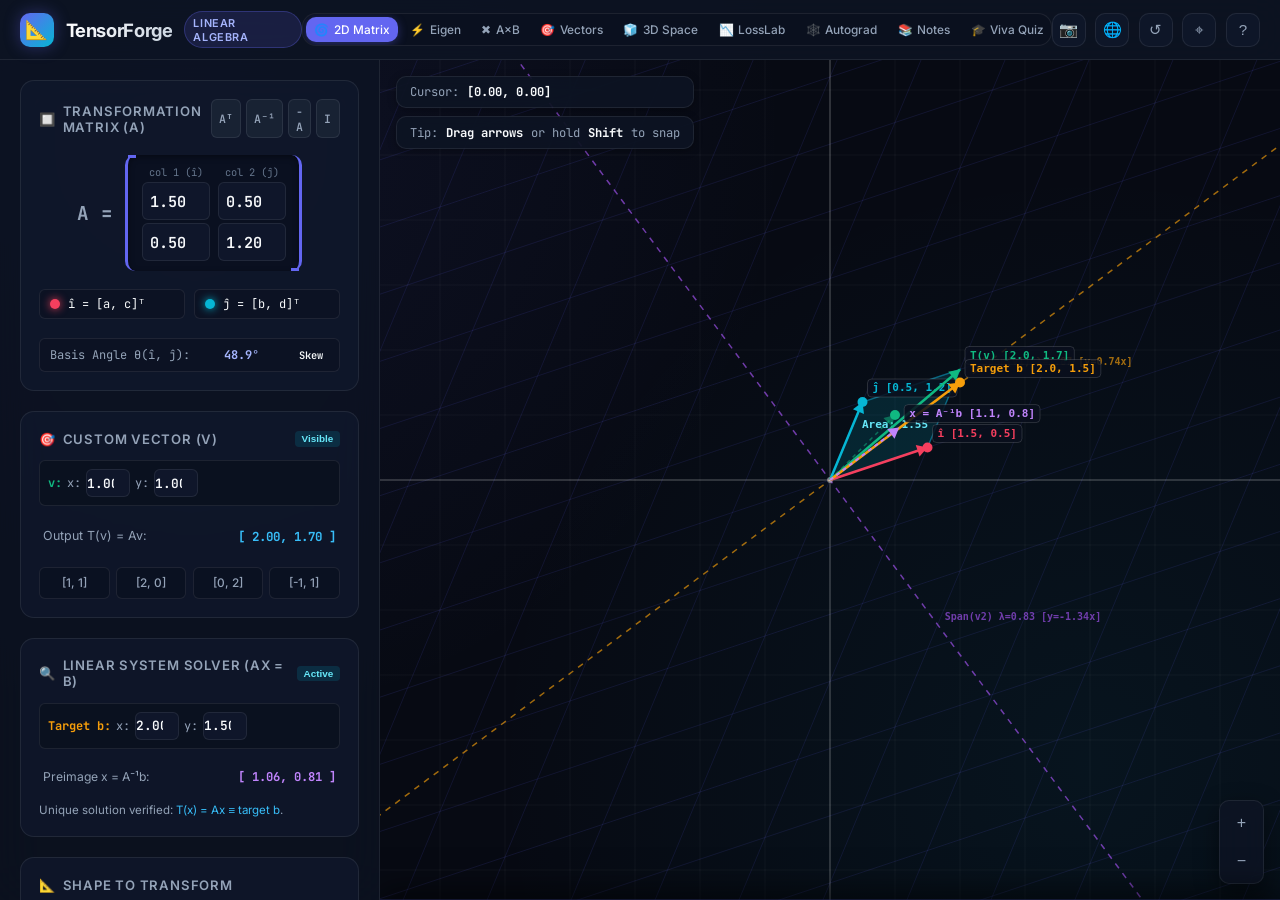
==== index.html @ 1a0a6090 "feat(pipeline-loop-4): Tab 4 (Vector Sandbox) - Gram-Schmidt Orthogonalization, Cauchy-Schwarz Valid" ====
<!DOCTYPE html>
<html lang="en">
<head>
  <meta charset="UTF-8">
  <meta name="viewport" content="width=device-width, initial-scale=1.0">
  <title>TensorForge — Geometric Linear Algebra Sandbox</title>
  <meta name="description" content="An interactive 2D geometric linear algebra playground. Visualize matrix transformations, determinants, and eigensystems in real-time. Zero dependencies, 100% offline-ready.">
  <link rel="preconnect" href="https://fonts.googleapis.com">
  <link rel="preconnect" href="https://fonts.gstatic.com" crossorigin>
  <link href="https://fonts.googleapis.com/css2?family=Inter:wght@400;500;600;700&family=JetBrains+Mono:wght@400;500;600;700&display=swap" rel="stylesheet">
  <link rel="stylesheet" href="style.css">
</head>
<body>

  <div class="app-wrapper">

    <!-- ── Application Header ─────────────────────────────────────────────── -->
    <header class="app-header">
      <div class="brand-section">
        <div class="brand-icon">📐</div>
        <div>
          <h1 class="brand-title">TensorForge</h1>
        </div>
        <span class="brand-badge">Linear Algebra</span>
      </div>

      <!-- Mode Switcher Tabs -->
      <nav class="mode-selector" aria-label="Operation Modes">
        <button class="mode-btn active" data-mode="transform">
          <span>🌀</span> 2D Matrix
        </button>
        <button class="mode-btn" data-mode="eigen">
          <span>⚡</span> Eigen
        </button>
        <button class="mode-btn" data-mode="mult">
          <span>✖</span> A×B
        </button>
        <button class="mode-btn" data-mode="vectors">
          <span>🎯</span> Vectors
        </button>
        <button class="mode-btn" data-mode="3d">
          <span>🧊</span> 3D Space
        </button>
        <button class="mode-btn" data-mode="loss">
          <span>📉</span> LossLab
        </button>
        <button class="mode-btn" data-mode="autograd">
          <span>🕸️</span> Autograd
        </button>
        <button class="mode-btn" data-mode="notes">
          <span>📚</span> Notes
        </button>
        <button class="mode-btn" data-mode="quiz">
          <span>🎓</span> Viva Quiz
        </button>
      </nav>

      <!-- Global Actions -->
      <div class="header-actions">
        <button id="btn-snapshot" class="btn-icon-action" title="Export High-Res Snapshot (PNG)">📷</button>
        <button id="btn-toggle-grid" class="btn-icon-action" title="Toggle Transformed Grid (G)">🌐</button>
        <button id="btn-reset" class="btn-icon-action" title="Reset Matrix to Identity (R)">↺</button>
        <button id="btn-recenter" class="btn-icon-action" title="Recenter Viewport (C)">⌖</button>
        <button id="btn-help" class="btn-icon-action" title="Keyboard Shortcuts & Theory (?)">?</button>
      </div>
    </header>

    <!-- ── Main Workspace ─────────────────────────────────────────────────── -->
    <main class="main-workspace">

      <!-- Left Sidebar: Control Deck -->
      <aside class="control-sidebar">

        <!-- ── PANEL 1: 2D Transformation (Default) ───────────────────────── -->
        <div id="panel-transform" class="mode-panel active">
          <!-- 2x2 Matrix Input Deck -->
          <section class="sidebar-section">
            <div class="section-header">
              <h2 class="section-title"><span>🔲</span> Transformation Matrix (A)</h2>
              <div class="quick-matrix-tools">
                <button id="btn-mat-transpose" class="btn-micro" title="Transpose Matrix (Aᵀ)">Aᵀ</button>
                <button id="btn-mat-inverse" class="btn-micro" title="Invert Matrix (A⁻¹)">A⁻¹</button>
                <button id="btn-mat-negate" class="btn-micro" title="Negate Matrix (-A)">-A</button>
                <button id="btn-mat-identity" class="btn-micro" title="Reset to Identity Matrix">I</button>
              </div>
            </div>

            <div class="matrix-container">
              <span class="matrix-label">A =</span>
              <div class="matrix-bracket">
                <div class="matrix-cell-group">
                  <span class="cell-label">col 1 (î)</span>
                  <input type="number" id="mat-a" class="matrix-input" step="0.1" value="1.50">
                  <input type="number" id="mat-c" class="matrix-input" step="0.1" value="0.50">
                </div>
                <div class="matrix-cell-group">
                  <span class="cell-label">col 2 (ĵ)</span>
                  <input type="number" id="mat-b" class="matrix-input" step="0.1" value="0.50">
                  <input type="number" id="mat-d" class="matrix-input" step="0.1" value="1.20">
                </div>
              </div>
            </div>

            <!-- Basis Vector Chips & Orthogonality Readout -->
            <div class="basis-legend">
              <div class="basis-chip">
                <span class="basis-dot dot-i"></span>
                <span>î = [a, c]ᵀ</span>
              </div>
              <div class="basis-chip">
                <span class="basis-dot dot-j"></span>
                <span>ĵ = [b, d]ᵀ</span>
              </div>
            </div>
            <div class="basis-legend" style="margin-top: 0.35rem;">
              <div id="basis-angle-chip" class="basis-chip" style="grid-column: span 2; justify-content: space-between;">
                <span style="color: var(--text-muted);">Basis Angle θ(î, ĵ):</span>
                <strong id="basis-angle-val" style="color: #a5b4fc; font-family: var(--font-mono);">71.6°</strong>
                <span id="badge-basis-ortho" class="telemetry-badge" style="font-size: 0.65rem;">Skew</span>
              </div>
            </div>
          </section>

          <!-- Custom Vector (v) & Output T(v) = Av -->
          <section class="sidebar-section">
            <div class="section-header">
              <h2 class="section-title"><span>🎯</span> Custom Vector (v)</h2>
              <button id="btn-toggle-custom-vec" class="telemetry-badge badge-det-pos" style="cursor: pointer; border: none;">Visible</button>
            </div>
            <div class="vector-inputs-grid" style="grid-template-columns: 1fr; margin-bottom: 0.5rem;">
              <div class="vec-input-card">
                <div class="vec-coords-row">
                  <span style="font-weight: 700; color: #10b981;">v:</span>
                  <span>x:</span><input type="number" id="vec-custom-x" class="matrix-input" step="0.25" value="1.00">
                  <span>y:</span><input type="number" id="vec-custom-y" class="matrix-input" step="0.25" value="1.00">
                </div>
              </div>
            </div>
            <div class="vector-readout-row" style="font-size: 0.78rem; color: var(--text-muted); display: flex; justify-content: space-between; margin-bottom: 0.5rem; padding: 0 0.2rem;">
              <span>Output T(v) = Av:</span>
              <strong id="readout-trans-vec" style="color: #38bdf8; font-family: var(--font-mono);">[2.00, 1.70]</strong>
            </div>
            <div class="preset-grid" style="grid-template-columns: repeat(4, 1fr);">
              <button class="btn-preset btn-vec-preset" data-vx="1" data-vy="1">[1, 1]</button>
              <button class="btn-preset btn-vec-preset" data-vx="2" data-vy="0">[2, 0]</button>
              <button class="btn-preset btn-vec-preset" data-vx="0" data-vy="2">[0, 2]</button>
              <button class="btn-preset btn-vec-preset" data-vx="-1" data-vy="1">[-1, 1]</button>
            </div>
          </section>

          <!-- Linear System Solver (Ax = b) -->
          <section class="sidebar-section">
            <div class="section-header">
              <h2 class="section-title"><span>🔍</span> Linear System Solver (Ax = b)</h2>
              <button id="btn-toggle-solver" class="telemetry-badge badge-det-pos" style="cursor: pointer; border: none;">Active</button>
            </div>
            <div class="vector-inputs-grid" style="grid-template-columns: 1fr; margin-bottom: 0.4rem;">
              <div class="vec-input-card">
                <div class="vec-coords-row">
                  <span style="font-weight: 700; color: #f59e0b;">Target b:</span>
                  <span>x:</span><input type="number" id="solve-b-x" class="matrix-input" step="0.25" value="2.00">
                  <span>y:</span><input type="number" id="solve-b-y" class="matrix-input" step="0.25" value="1.50">
                </div>
              </div>
            </div>
            <div class="vector-readout-row" style="font-size: 0.76rem; color: var(--text-muted); display: flex; justify-content: space-between; margin-bottom: 0.3rem; padding: 0 0.2rem;">
              <span>Preimage x = A⁻¹b:</span>
              <strong id="readout-preimage" style="color: #c084fc; font-family: var(--font-mono);">[1.16, 0.52]</strong>
            </div>
            <div id="solver-status-hint" style="font-size: 0.72rem; color: #94a3b8; line-height: 1.25;">
              Unique solution exists when det(A) ≠ 0. Drag target b handle on canvas.
            </div>
          </section>

          <!-- Shape To Transform -->
          <section class="sidebar-section">
            <div class="section-header">
              <h2 class="section-title"><span>📐</span> Shape to Transform</h2>
            </div>
            <div class="shape-selector">
              <button class="btn-shape active" data-shape="square">Unit Square</button>
              <button class="btn-shape" data-shape="circle">Unit Circle (SVD)</button>
              <button class="btn-shape" data-shape="house">House</button>
              <button class="btn-shape" data-shape="letterF">Letter F</button>
              <button class="btn-shape" data-shape="polygon">Star / Polygon</button>
              <button class="btn-shape" data-shape="cloud">PCA Cloud</button>
            </div>
          </section>

          <!-- Dynamic Controls (Rotation, Shear & Continuous Morph) -->
          <section class="sidebar-section">
            <div class="section-header">
              <h2 class="section-title"><span>🎛</span> Continuous Controls</h2>
            </div>

            <!-- Continuous Morph Timeline -->
            <div class="slider-group" style="margin-bottom: 0.75rem; padding-bottom: 0.75rem; border-bottom: 1px solid var(--border-subtle);">
              <div class="slider-header" style="display: flex; justify-content: space-between; align-items: center;">
                <span style="display: flex; align-items: center; gap: 0.3rem;">
                  <span>Morph (I → A)</span>
                  <button id="btn-morph-play" class="btn-micro" style="padding: 0.1rem 0.4rem;" title="Play/Pause Morph Animation">▶ Play</button>
                </span>
                <span id="val-morph" class="slider-val">100%</span>
              </div>
              <input type="range" id="slider-morph" class="custom-slider" min="0" max="1" value="1" step="0.01">
            </div>

            <div class="slider-group">
              <div class="slider-header">
                <span>Rotation Angle (θ)</span>
                <span id="val-rotation" class="slider-val">0°</span>
              </div>
              <input type="range" id="slider-rotation" class="custom-slider" min="-180" max="180" value="0" step="1">
            </div>

            <div class="slider-group">
              <div class="slider-header">
                <span>Horizontal Shear (k)</span>
                <span id="val-shear" class="slider-val">0.00</span>
              </div>
              <input type="range" id="slider-shear" class="custom-slider" min="-3" max="3" value="0" step="0.1">
            </div>
          </section>

          <!-- Presets -->
          <section class="sidebar-section">
            <div class="section-header">
              <h2 class="section-title"><span>✨</span> Presets</h2>
            </div>

            <div class="preset-grid">
              <button class="btn-preset" data-preset="identity">Identity</button>
              <button class="btn-preset" data-preset="rotate45">Rotate 45°</button>
              <button class="btn-preset" data-preset="rotate90">Rotate 90°</button>
              <button class="btn-preset" data-preset="shearX">Shear X</button>
              <button class="btn-preset" data-preset="shearY">Shear Y</button>
              <button class="btn-preset" data-preset="scaleUp">Scale</button>
              <button class="btn-preset" data-preset="reflectX">Reflect X</button>
              <button class="btn-preset" data-preset="reflectY">Reflect Y</button>
              <button class="btn-preset" data-preset="singular">Singular (0)</button>
            </div>
          </section>
          <!-- Nullspace / Kernel Banner (Visible when det = 0) -->
          <div id="nullspace-card" class="sidebar-section hidden" style="border-color: rgba(239, 68, 68, 0.4); background: rgba(239, 68, 68, 0.08);">
            <div class="section-header">
              <h2 class="section-title" style="color: #f87171;"><span>⚠️</span> Rank Collapse: det(A) = 0</h2>
            </div>
            <div class="math-formula-box" style="border-color: rgba(239, 68, 68, 0.3);">
              <div class="formula-title" style="color: #f87171;">Rank-Nullity Theorem: dim(ker A) + dim(im A) = 2</div>
              <div id="nullspace-basis-text" class="formula-steps">Kernel ker(A): Line mapped to origin [0,0]ᵀ.</div>
              <div id="columnspace-basis-text" class="formula-steps">Image im(A): Line containing all outputs.</div>
            </div>
          </div>
        </div>

        <!-- ── PANEL 2: Eigen Analysis ───────────────────────────────────── -->
        <div id="panel-eigen" class="mode-panel hidden">
          <section class="sidebar-section">
            <div class="section-header">
              <h2 class="section-title"><span>⚡</span> Characteristic Equation</h2>
            </div>
            <div class="math-formula-box">
              <div class="formula-title">det(A - λI) = 0</div>
              <div id="eigen-formula-sub" class="formula-content">λ² - tr(A)λ + det(A) = 0</div>
              <div id="eigen-quad-expanded" class="formula-steps">λ² - (2.70)λ + (1.55) = 0</div>
            </div>

            <div class="discriminant-status">
              <span class="telemetry-label">Discriminant (Δ)</span>
              <div id="eigen-disc-val" class="telemetry-value">Δ = +1.10</div>
              <span id="badge-disc" class="telemetry-badge badge-det-pos">2 Distinct Real Eigenvalues</span>
            </div>
          </section>

          <!-- Complex Eigenplane & Spiral Phase Portrait (Visible when Δ < 0) -->
          <section id="complex-phase-card" class="sidebar-section hidden" style="border-color: rgba(168, 85, 247, 0.4); background: rgba(168, 85, 247, 0.08);">
            <div class="section-header">
              <h2 class="section-title" style="color: #c084fc;"><span>🌀</span> Complex Phase Portrait (r e^{iθ})</h2>
              <button id="btn-toggle-spiral" class="telemetry-badge badge-det-pos" style="cursor: pointer; border: none;">Show Orbit</button>
            </div>
            <div class="math-formula-box" style="border-color: rgba(168, 85, 247, 0.3);">
              <div class="formula-title" style="color: #c084fc;">Complex Conjugate Eigenvalues: λ = α ± iβ</div>
              <div id="complex-modulus-text" class="formula-steps">Modulus r = √(α²+β²) = 1.00 (Stretching factor)</div>
              <div id="complex-phase-text" class="formula-steps">Rotation Phase θ = 90.0° per transformation step</div>
              <div id="complex-stability-text" class="formula-steps" style="color: #38bdf8;">Dynamics: <strong>Center Orbit</strong> (r = 1.0)</div>
            </div>
          </section>

          <!-- Trace & Determinant Invariant Identities -->
          <section class="sidebar-section">
            <div class="section-header">
              <h2 class="section-title"><span>📐</span> Eigenvalue Invariant Identities</h2>
            </div>
            <div class="math-formula-box">
              <div style="display: flex; justify-content: space-between; font-size: 0.8rem; margin-bottom: 0.35rem;">
                <span>Sum λ₁ + λ₂ = tr(A):</span>
                <strong id="eigen-sum-val" style="color: #10b981; font-family: var(--font-mono);">2.70 == 2.70 ✓</strong>
              </div>
              <div style="display: flex; justify-content: space-between; font-size: 0.8rem;">
                <span>Product λ₁ · λ₂ = det(A):</span>
                <strong id="eigen-prod-val" style="color: #38bdf8; font-family: var(--font-mono);">1.55 == 1.55 ✓</strong>
              </div>
            </div>
          </section>

          <!-- Interactive Vector Scanner & Magnetic Snap -->
          <section class="sidebar-section">
            <div class="section-header">
              <h2 class="section-title"><span>🎯</span> Eigenvector Scanner</h2>
              <button id="btn-magnetic-snap" class="telemetry-badge badge-det-pos" style="cursor: pointer; border: none;">Magnetic Snap</button>
            </div>
            <p class="section-hint">Drag probe vector x on canvas or sweep angle. Magnetic snap locks within 4° of true eigenlines.</p>

            <div class="slider-group" style="margin-bottom: 0.5rem;">
              <div class="slider-header">
                <span>Probe Angle (θ)</span>
                <span id="val-probe-angle" class="slider-val">0°</span>
              </div>
              <input type="range" id="slider-probe-angle" class="custom-slider" min="0" max="360" value="0" step="1">
            </div>

            <div class="preset-grid" style="margin-bottom: 0.6rem;">
              <button id="btn-lock-eigen1" class="btn-preset">Lock to λ₁</button>
              <button id="btn-lock-eigen2" class="btn-preset">Lock to λ₂</button>
              <button id="btn-auto-scan" class="btn-preset" style="background: rgba(56, 189, 248, 0.15); color: #38bdf8;">⚡ Auto-Scan</button>
            </div>
            
            <div class="scanner-gauge-container">
              <div class="slider-header">
                <span>Collinearity Match</span>
                <span id="val-collinearity" class="slider-val">--%</span>
              </div>
              <div class="progress-bar"><div id="bar-collinearity" class="progress-fill" style="width: 0%"></div></div>
              <div id="eigen-found-alert" class="eigen-alert hidden">✨ Invariant Line Found: Ax = λx</div>
            </div>
          </section>

          <!-- Power Iteration & Rayleigh Quotient -->
          <section class="sidebar-section">
            <div class="section-header">
              <h2 class="section-title"><span>📈</span> Rayleigh Quotient R(x) → λ₁</h2>
              <button id="btn-toggle-rayleigh" class="telemetry-badge badge-det-pos" style="cursor: pointer; border: none;">Active</button>
            </div>
            <div class="math-formula-box">
              <div class="formula-title">R(x) = (xᵀ A x) / (xᵀ x)</div>
              <div style="display: flex; justify-content: space-between; font-size: 0.82rem; margin-top: 0.3rem;">
                <span>Rayleigh Estimate R(probe):</span>
                <strong id="rayleigh-val" style="color: #f59e0b; font-family: var(--font-mono);">1.87</strong>
              </div>
              <div id="rayleigh-error-hint" class="formula-steps">Converges to dominant eigenvalue λ₁ = 1.87</div>
            </div>
            <div class="preset-grid" style="grid-template-columns: 1fr 1fr; margin-top: 0.4rem;">
              <button id="btn-step-power" class="btn-preset">Step A·x</button>
              <button id="btn-reset-power" class="btn-preset">Reset x₀</button>
            </div>
          </section>

          <!-- Gershgorin Circle Theorem -->
          <section class="sidebar-section">
            <div class="section-header">
              <h2 class="section-title"><span>⭕</span> Gershgorin Discs Theorem</h2>
              <button id="btn-toggle-gershgorin" class="telemetry-badge badge-det-pos" style="cursor: pointer; border: none;">Visible</button>
            </div>
            <div class="math-formula-box">
              <div id="gershgorin-disc1-text" class="formula-steps">Disc 1: Center a = 1.50, Radius |b| = 0.50</div>
              <div id="gershgorin-disc2-text" class="formula-steps">Disc 2: Center d = 1.20, Radius |c| = 0.50</div>
              <p class="section-hint" style="margin-top: 0.3rem;">All eigenvalues lie within the union of these two discs!</p>
            </div>
          </section>

          <!-- Diagonalization & Matrix Powers Card -->
          <section class="sidebar-section">
            <div class="section-header">
              <h2 class="section-title"><span>🔄</span> Diagonalization (A = PDP⁻¹)</h2>
            </div>
            <div id="diag-explanation" class="math-formula-box">
              <div class="formula-title">Eigenbasis Factorization</div>
              <div id="diag-status-text" class="formula-steps">In the eigenbasis, A simply stretches space by λ₁ and λ₂ along the invariant lines without any shearing or rotation!</div>
            </div>
          </section>

          <!-- Matrix Power Iteration Stepper -->
          <section class="sidebar-section">
            <div class="section-header">
              <h2 class="section-title"><span>⚡</span> Matrix Powers (Power Iteration)</h2>
            </div>
            <div class="preset-grid">
              <button class="btn-power active" data-power="1">A¹</button>
              <button class="btn-power" data-power="2">A²</button>
              <button class="btn-power" data-power="3">A³</button>
              <button class="btn-power" data-power="4">A⁴</button>
              <button class="btn-power" data-power="8">A⁸</button>
            </div>
            <p class="section-hint">Notice how repeated powers pull space toward the dominant eigenvector direction!</p>
          </section>
        </div>

        <!-- ── PANEL 3: Matrix Chain (A × B) ─────────────────────────────── -->
        <div id="panel-mult" class="mode-panel hidden">
          <!-- Dual Matrix Inputs: A and B -->
          <section class="sidebar-section">
            <div class="section-header">
              <h2 class="section-title"><span>🔲</span> First Matrix (A)</h2>
            </div>
            <div class="matrix-container">
              <span class="matrix-label">A =</span>
              <div class="matrix-bracket">
                <div class="matrix-cell-group">
                  <span class="cell-label">col 1</span>
                  <input type="number" id="mat-mult-a-a" class="matrix-input" step="0.1" value="1.50">
                  <input type="number" id="mat-mult-a-c" class="matrix-input" step="0.1" value="0.50">
                </div>
                <div class="matrix-cell-group">
                  <span class="cell-label">col 2</span>
                  <input type="number" id="mat-mult-a-b" class="matrix-input" step="0.1" value="0.50">
                  <input type="number" id="mat-mult-a-d" class="matrix-input" step="0.1" value="1.20">
                </div>
              </div>
            </div>
          </section>

          <section class="sidebar-section">
            <div class="section-header">
              <h2 class="section-title"><span>✖</span> Second Matrix (B)</h2>
              <button id="btn-mat-b-invert" class="btn-micro" title="Invert B">B⁻¹</button>
            </div>
            <div class="matrix-container">
              <span class="matrix-label">B =</span>
              <div class="matrix-bracket">
                <div class="matrix-cell-group">
                  <span class="cell-label">col 1</span>
                  <input type="number" id="mat-b-a" class="matrix-input" step="0.1" value="0.80">
                  <input type="number" id="mat-b-c" class="matrix-input" step="0.1" value="0.60">
                </div>
                <div class="matrix-cell-group">
                  <span class="cell-label">col 2</span>
                  <input type="number" id="mat-b-b" class="matrix-input" step="0.1" value="-0.60">
                  <input type="number" id="mat-b-d" class="matrix-input" step="0.1" value="0.80">
                </div>
              </div>
            </div>
          </section>

          <!-- Determinant Multiplicative Law -->
          <section class="sidebar-section">
            <div class="section-header">
              <h2 class="section-title"><span>📐</span> Multiplicative Determinant Law</h2>
            </div>
            <div class="math-formula-box">
              <div class="formula-title">det(AB) = det(A) · det(B)</div>
              <div style="display: flex; justify-content: space-between; font-size: 0.8rem; margin-top: 0.3rem;">
                <span>det(A) × det(B):</span>
                <strong id="det-mult-factors" style="color: #38bdf8; font-family: var(--font-mono);">1.55 × 1.00</strong>
              </div>
              <div style="display: flex; justify-content: space-between; font-size: 0.8rem; margin-top: 0.2rem;">
                <span>Product det(AB):</span>
                <strong id="det-mult-product" style="color: #10b981; font-family: var(--font-mono);">1.55 ✓</strong>
              </div>
              <p class="section-hint" style="margin-top: 0.35rem;">Area scaling factors multiply consecutively across composite linear maps!</p>
            </div>
          </section>

          <!-- Non-Commutativity Proof & Lie Bracket -->
          <section class="sidebar-section">
            <div class="section-header">
              <h2 class="section-title"><span>🔀</span> Non-Commutativity &amp; Commutator</h2>
            </div>
            <div class="comparison-grid">
              <div class="comp-card">
                <span class="telemetry-label">Product AB</span>
                <div id="val-prod-ab" class="comp-matrix">[ 1.50, -0.50 ]<br>[ 1.12, 0.66 ]</div>
              </div>
              <div class="comp-card">
                <span class="telemetry-label">Product BA</span>
                <div id="val-prod-ba" class="comp-matrix">[ 0.90, -0.32 ]<br>[ 1.30, 1.26 ]</div>
              </div>
            </div>
            <div class="math-formula-box" style="margin-top: 0.4rem;">
              <div style="display: flex; justify-content: space-between; font-size: 0.8rem;">
                <span>Commutator [A, B] = AB - BA:</span>
                <span id="badge-commutator" class="telemetry-badge badge-det-neg">AB ≠ BA</span>
              </div>
              <div id="val-commutator-matrix" class="formula-steps" style="font-family: var(--font-mono); margin-top: 0.2rem;">[ 0.60, -0.18 ; -0.18, -0.60 ]</div>
            </div>
          </section>

          <!-- Matrix Pair Presets -->
          <section class="sidebar-section">
            <div class="section-header">
              <h2 class="section-title"><span>✨</span> Preset Composition Pairs</h2>
            </div>
            <div class="preset-grid">
              <button class="btn-preset btn-mult-pair" data-pair="rot-shear">Rotate + Shear</button>
              <button class="btn-preset btn-mult-pair" data-pair="commuting-rot">Rot + Rot (Commute)</button>
              <button class="btn-preset btn-mult-pair" data-pair="inverse-pair">Inverse (A × A⁻¹ = I)</button>
              <button class="btn-preset btn-mult-pair" data-pair="scale-reflect">Scale + Reflect</button>
            </div>
          </section>
        </div>

        <!-- ── PANEL 4: Vector Sandbox ───────────────────────────────────── -->
        <div id="panel-vectors" class="mode-panel hidden">
          <section class="sidebar-section">
            <div class="section-header">
              <h2 class="section-title"><span>🎯</span> Vectors u and v</h2>
              <button id="btn-toggle-vsnap" class="btn-micro" title="Toggle integer snapping">Snap: Grid</button>
            </div>
            <div class="vector-inputs-grid">
              <div class="vec-input-card">
                <span class="telemetry-label" style="color: var(--vec-i)">Vector u</span>
                <div class="vec-coords-row">
                  <span>x:</span><input type="number" id="vec-u-x" class="matrix-input" step="0.5" value="2.0">
                  <span>y:</span><input type="number" id="vec-u-y" class="matrix-input" step="0.5" value="1.0">
                </div>
                <div class="vec-polar-readout" style="font-size: 0.72rem; color: var(--text-muted); margin-top: 0.25rem;">Polar: <span id="val-polar-u" style="font-family: var(--font-mono); color: var(--vec-i);">r=2.24, θ=26.6°</span></div>
              </div>
              <div class="vec-input-card">
                <span class="telemetry-label" style="color: var(--vec-j)">Vector v</span>
                <div class="vec-coords-row">
                  <span>x:</span><input type="number" id="vec-v-x" class="matrix-input" step="0.5" value="1.0">
                  <span>y:</span><input type="number" id="vec-v-y" class="matrix-input" step="0.5" value="2.0">
                </div>
                <div class="vec-polar-readout" style="font-size: 0.72rem; color: var(--text-muted); margin-top: 0.25rem;">Polar: <span id="val-polar-v" style="font-family: var(--font-mono); color: var(--vec-j);">r=2.24, θ=63.4°</span></div>
              </div>
            </div>

            <!-- Vector Presets & Helpers -->
            <div class="preset-grid" style="margin-top: 0.5rem; grid-template-columns: repeat(3, 1fr);">
              <button class="btn-preset btn-vec-config" data-vcfg="perpendicular">u ⊥ v (90°)</button>
              <button class="btn-preset btn-vec-config" data-vcfg="parallel">u ∥ v (0°)</button>
              <button class="btn-preset btn-vec-config" data-vcfg="opposite">Opposite (180°)</button>
              <button class="btn-preset btn-vec-config" data-vcfg="pythagoras">3-4-5 Triangle</button>
              <button class="btn-preset btn-vec-config" data-vcfg="unit">Unit Vectors</button>
              <button class="btn-preset btn-vec-config" data-vcfg="swap">Swap u ⇄ v</button>
            </div>

            <!-- Vector Operations Helper Bar -->
            <div class="shape-selector" style="margin-top: 0.5rem;">
              <button id="btn-normalize-u" class="btn-shape">û = u / ||u||</button>
              <button id="btn-normalize-v" class="btn-shape">v̂ = v / ||v||</button>
              <button id="btn-orthogonalize-v" class="btn-shape">Gram-Schmidt (v ⊥ u)</button>
              <button id="btn-toggle-decomp" class="btn-shape active" style="color: #f59e0b;">v∥ &amp; v⊥ Decomp</button>
              <button id="btn-toggle-parallelogram" class="btn-shape active" style="color: #10b981;">Span Area (u × v)</button>
            </div>
          </section>

          <!-- Vector Arithmetic & Projections -->
          <section class="sidebar-section">
            <div class="section-header">
              <h2 class="section-title"><span>➕</span> Vector Arithmetic</h2>
            </div>
            <div class="comparison-grid">
              <div class="comp-card">
                <span class="telemetry-label">Sum u + v</span>
                <div id="val-vec-sum" class="comp-matrix" style="font-size: 0.82rem;">[ 3.00, 3.00 ]</div>
                <span id="val-vec-sum-mag" class="telemetry-badge badge-det-pos" style="margin-top: 0.3rem;">||u+v|| = 4.24</span>
              </div>
              <div class="comp-card">
                <span class="telemetry-label">Difference u - v</span>
                <div id="val-vec-diff" class="comp-matrix" style="font-size: 0.82rem;">[ 1.00, -1.00 ]</div>
                <span id="val-vec-diff-mag" class="telemetry-badge badge-det-pos" style="margin-top: 0.3rem;">||u-v|| = 1.41</span>
              </div>
            </div>
          </section>

          <!-- Gram-Schmidt Orthogonal Decomposition -->
          <section class="sidebar-section">
            <div class="section-header">
              <h2 class="section-title"><span>📐</span> Orthogonal Decomposition (v = v∥ + v⊥)</h2>
              <button id="btn-apply-gram-schmidt" class="btn-micro" title="Orthonormalize basis">Orthonormalize</button>
            </div>
            <div class="math-formula-box">
              <div class="formula-title">v = proj_u(v) + (v - proj_u(v))</div>
              <div style="display: flex; justify-content: space-between; font-size: 0.8rem; margin-top: 0.35rem;">
                <span style="color: #f59e0b;">Parallel Component v∥:</span>
                <strong id="val-vec-proj-parallel" style="font-family: var(--font-mono); color: #f59e0b;">[ 1.60, 0.80 ]</strong>
              </div>
              <div style="display: flex; justify-content: space-between; font-size: 0.8rem; margin-top: 0.2rem;">
                <span style="color: #38bdf8;">Orthogonal Rejection v⊥:</span>
                <strong id="val-vec-proj-perp" style="font-family: var(--font-mono); color: #38bdf8;">[ -0.60, 1.20 ]</strong>
              </div>
              <div style="display: flex; justify-content: space-between; font-size: 0.8rem; margin-top: 0.2rem;">
                <span>v∥ · v⊥:</span>
                <strong id="val-vec-proj-dot" style="font-family: var(--font-mono); color: #10b981;">0.00 ✓ (Orthogonal)</strong>
              </div>
            </div>
          </section>

          <!-- Fundamental Vector Inequalities -->
          <section class="sidebar-section">
            <div class="section-header">
              <h2 class="section-title"><span>⚖️</span> Fundamental Vector Inequalities</h2>
            </div>
            <div class="math-formula-box">
              <div class="formula-title">Cauchy-Schwarz: |u · v| ≤ ||u|| ||v||</div>
              <div style="display: flex; justify-content: space-between; font-size: 0.8rem; margin-top: 0.35rem;">
                <span>|u · v| vs ||u||·||v||:</span>
                <strong id="val-cauchy-schwarz" style="font-family: var(--font-mono); color: #a855f7;">4.00 ≤ 5.00</strong>
              </div>
              <div style="margin-top: 0.35rem; display: flex; align-items: center; justify-content: space-between;">
                <span id="badge-cauchy" class="telemetry-badge badge-det-pos">Strict Inequality (&lt;)</span>
                <span id="val-cauchy-ratio" style="font-size: 0.78rem; font-family: var(--font-mono); color: var(--text-muted);">80.0% Saturation</span>
              </div>
            </div>

            <div class="math-formula-box" style="margin-top: 0.5rem;">
              <div class="formula-title">Triangle Inequality: ||u + v|| ≤ ||u|| + ||v||</div>
              <div style="display: flex; justify-content: space-between; font-size: 0.8rem; margin-top: 0.35rem;">
                <span>||u+v|| vs ||u||+||v||:</span>
                <strong id="val-triangle-ineq" style="font-family: var(--font-mono); color: #ec4899;">4.24 ≤ 4.47</strong>
              </div>
              <div style="margin-top: 0.35rem; display: flex; align-items: center; justify-content: space-between;">
                <span id="badge-triangle" class="telemetry-badge badge-det-pos">Triangle Inequality Holds</span>
                <span id="val-triangle-diff" style="font-size: 0.78rem; font-family: var(--font-mono); color: var(--text-muted);">Deficit: 0.23</span>
              </div>
            </div>
          </section>

          <!-- Dot Product & Angles -->
          <section class="sidebar-section">
            <div class="section-header">
              <h2 class="section-title"><span>📐</span> Dot Product &amp; Projection</h2>
            </div>
            <div class="telemetry-grid">
              <div class="telemetry-card">
                <span class="telemetry-label">u · v (Dot Product)</span>
                <span id="val-dot-product" class="telemetry-value">4.00</span>
                <span id="badge-dot-angle" class="telemetry-badge badge-det-pos">Acute Angle</span>
              </div>
              <div class="telemetry-card">
                <span class="telemetry-label">Angle (θ)</span>
                <span id="val-vector-angle" class="telemetry-value">36.9°</span>
                <span id="badge-vector-cos" class="telemetry-badge badge-det-pos">cos θ = 0.80</span>
              </div>
              <div class="telemetry-card">
                <span class="telemetry-label">||u|| (Length)</span>
                <span id="val-mag-u" class="telemetry-value">2.24</span>
              </div>
              <div class="telemetry-card">
                <span class="telemetry-label">||v|| (Length)</span>
                <span id="val-mag-v" class="telemetry-value">2.24</span>
              </div>
            </div>
          </section>

          <!-- 2D Cross Product & Span Area -->
          <section class="sidebar-section">
            <div class="section-header">
              <h2 class="section-title"><span>🔷</span> 2D Cross Product &amp; Span Area</h2>
            </div>
            <div class="telemetry-grid">
              <div class="telemetry-card">
                <span class="telemetry-label">u × v (Wedge Area)</span>
                <span id="val-vec-cross" class="telemetry-value">3.00</span>
                <span id="badge-vec-orientation" class="telemetry-badge badge-det-pos">Counter-Clockwise (+)</span>
              </div>
              <div class="telemetry-card">
                <span class="telemetry-label">Span Dimension</span>
                <span id="val-vec-span-dim" class="telemetry-value">dim = 2</span>
                <span id="badge-vec-independent" class="telemetry-badge badge-det-pos">Linearly Independent</span>
              </div>
            </div>
          </section>
        </div>

        <!-- ── PANEL 5: 3D VectorSpace ───────────────────────────────────── -->
        <div id="panel-3d" class="mode-panel hidden">
          <section class="sidebar-section">
            <div class="section-header">
              <h2 class="section-title"><span>🧊</span> 3D Transformations (3×3)</h2>
            </div>
            <div class="slider-group">
              <div class="slider-header"><span>Yaw (Rotate Y)</span><span id="val-yaw-3d" class="slider-val">25°</span></div>
              <input type="range" id="slider-yaw-3d" class="custom-slider" min="-180" max="180" value="25">
            </div>
            <div class="slider-group">
              <div class="slider-header"><span>Pitch (Rotate X)</span><span id="val-pitch-3d" class="slider-val">20°</span></div>
              <input type="range" id="slider-pitch-3d" class="custom-slider" min="-90" max="90" value="20">
            </div>
            <div class="slider-group">
              <div class="slider-header"><span>Roll (Rotate Z)</span><span id="val-roll-3d" class="slider-val">0°</span></div>
              <input type="range" id="slider-roll-3d" class="custom-slider" min="-180" max="180" value="0">
            </div>
          </section>

          <section class="sidebar-section">
            <div class="section-header">
              <h2 class="section-title"><span>📐</span> 3D Scaling (Sx, Sy, Sz)</h2>
            </div>
            <div class="slider-group">
              <div class="slider-header"><span>X Scale (Sx)</span><span id="val-scale-x" class="slider-val">1.0</span></div>
              <input type="range" id="slider-scale-x" class="custom-slider" min="0" max="2.5" step="0.1" value="1.0">
            </div>
            <div class="slider-group">
              <div class="slider-header"><span>Y Scale (Sy)</span><span id="val-scale-y" class="slider-val">1.0</span></div>
              <input type="range" id="slider-scale-y" class="custom-slider" min="0" max="2.5" step="0.1" value="1.0">
            </div>
            <div class="slider-group">
              <div class="slider-header"><span>Z Scale (Sz)</span><span id="val-scale-z" class="slider-val">1.0</span></div>
              <input type="range" id="slider-scale-z" class="custom-slider" min="0" max="2.5" step="0.1" value="1.0">
            </div>
          </section>

          <section class="sidebar-section">
            <div class="section-header">
              <h2 class="section-title"><span>✨</span> 3D Presets</h2>
            </div>
            <div class="preset-grid">
              <button class="btn-preset" data-preset-3d="cube">Unit Cube</button>
              <button class="btn-preset" data-preset-3d="sphere">Sphere Wire</button>
              <button class="btn-preset" data-preset-3d="shear3d">3D Shear</button>
              <button class="btn-preset" data-preset-3d="collapse3d">Planar (det=0)</button>
            </div>
          </section>

          <section class="sidebar-section">
            <div class="section-header">
              <h2 class="section-title"><span>📦</span> 3D Volume & Determinant</h2>
            </div>
            <div class="telemetry-grid">
              <div class="telemetry-card">
                <span class="telemetry-label">3D Volume (det A)</span>
                <span id="val-det-3d" class="telemetry-value">1.00</span>
                <span id="badge-det-3d" class="telemetry-badge badge-det-pos">Volume Preserved</span>
              </div>
              <div class="telemetry-card">
                <span class="telemetry-label">Camera Orbit</span>
                <span class="telemetry-value">Drag Canvas</span>
                <span class="telemetry-badge badge-det-pos">60 FPS 3D</span>
              </div>
            </div>
          </section>
        </div>

        <!-- ── PANEL 6: LossLab (Optimizers) ─────────────────────────────── -->
        <div id="panel-loss" class="mode-panel hidden">
          <section class="sidebar-section">
            <div class="section-header">
              <h2 class="section-title"><span>🌄</span> Loss Landscape</h2>
            </div>
            <div class="shape-selector">
              <button class="btn-loss active" data-loss="bowl">Convex Bowl</button>
              <button class="btn-loss" data-loss="saddle">Saddle Point</button>
              <button class="btn-loss" data-loss="rosenbrock" style="grid-column: span 2;">Rosenbrock Valley</button>
            </div>
          </section>

          <section class="sidebar-section">
            <div class="section-header">
              <h2 class="section-title"><span>⚙️</span> Hyperparameters & Controls</h2>
            </div>
            <div class="slider-group">
              <div class="slider-header"><span>Learning Rate (α)</span><span id="val-lr" class="slider-val">0.05</span></div>
              <input type="range" id="slider-lr" class="custom-slider" min="0.005" max="0.15" step="0.005" value="0.05">
            </div>

            <div class="preset-grid" style="grid-template-columns: 1fr 1fr; margin-top: 0.5rem;">
              <button id="btn-start-descent" class="btn-preset" style="background: rgba(16, 185, 129, 0.2); border-color: #10b981; color: #a7f3d0;">▶ Run Race</button>
              <button id="btn-reset-descent" class="btn-preset">↺ Reset Balls</button>
            </div>
          </section>

          <section class="sidebar-section">
            <div class="section-header">
              <h2 class="section-title"><span>🏎️</span> Live Optimizer Loss</h2>
            </div>
            <div class="telemetry-grid">
              <div class="telemetry-card" style="border-left: 3px solid #ef4444;">
                <span class="telemetry-label" style="color: #f87171;">SGD</span>
                <span id="loss-val-sgd" class="telemetry-value">--</span>
              </div>
              <div class="telemetry-card" style="border-left: 3px solid #f59e0b;">
                <span class="telemetry-label" style="color: #fbbf24;">Momentum</span>
                <span id="loss-val-mom" class="telemetry-value">--</span>
              </div>
              <div class="telemetry-card" style="border-left: 3px solid #06b6d4;">
                <span class="telemetry-label" style="color: #67e8f9;">RMSprop</span>
                <span id="loss-val-rms" class="telemetry-value">--</span>
              </div>
              <div class="telemetry-card" style="border-left: 3px solid #10b981;">
                <span class="telemetry-label" style="color: #6ee7b7;">Adam</span>
                <span id="loss-val-adam" class="telemetry-value">--</span>
              </div>
            </div>
          </section>
        </div>

        <!-- ── PANEL 7: MicroGraph (Autograd) ─────────────────────────────── -->
        <div id="panel-autograd" class="mode-panel hidden">
          <section class="sidebar-section">
            <div class="section-header">
              <h2 class="section-title"><span>🕸️</span> Computational Graph</h2>
            </div>
            <div class="shape-selector">
              <button class="btn-autograd-preset active" data-graph="neuron">Neuron + ReLU</button>
              <button class="btn-autograd-preset" data-graph="loss">MSE Loss</button>
            </div>
          </section>

          <section class="sidebar-section">
            <div class="section-header">
              <h2 class="section-title"><span>⚡</span> Autograd Controls</h2>
            </div>
            <div class="preset-grid" style="grid-template-columns: 1fr 1fr;">
              <button id="btn-forward-pass" class="btn-preset" style="background: rgba(99, 102, 241, 0.2); border-color: var(--accent-primary); color: #c7d2fe;">▶ Forward Pass</button>
              <button id="btn-backward-pass" class="btn-preset" style="background: rgba(245, 158, 11, 0.2); border-color: var(--eigen-1); color: #fde68a;">◀ Backprop</button>
            </div>
          </section>

          <section class="sidebar-section">
            <div class="section-header">
              <h2 class="section-title"><span>📝</span> Backpropagation Status</h2>
            </div>
            <div class="math-formula-box">
              <div class="formula-title">Chain Rule: ∂L/∂w = (∂L/∂y) · (∂y/∂w)</div>
              <div id="autograd-status-text" class="formula-steps">Click 'Forward Pass' to compute node outputs, then 'Backprop' to watch gradient flow!</div>
            </div>
          </section>
        </div>

        <!-- ── PANEL 8: Theory Vault (Simplified Notes) ───────────────────── -->
        <div id="panel-notes" class="mode-panel hidden">
          <section class="sidebar-section">
            <div class="section-header">
              <h2 class="section-title"><span>📚</span> FY Engineering Theory Notes</h2>
            </div>
            <select id="notes-topic-select" class="matrix-input" style="width: 100%; height: 38px; text-align: left; padding: 0 0.6rem;">
              <option value="matrix-transform">1. Matrices as Space Transformers</option>
              <option value="determinant">2. The Determinant & Volume Scaling</option>
              <option value="eigenvalues">3. Eigenvalues, Eigenvectors & Resonance</option>
              <option value="diagonalization">4. Diagonalization & Matrix Powers</option>
              <option value="svd">5. SVD (Singular Value Decomposition)</option>
              <option value="rank-nullity">6. Rank-Nullity Theorem & Collapse</option>
              <option value="optimizers">7. Optimizers (SGD, Momentum, Adam)</option>
              <option value="backprop">8. Automatic Differentiation & Autograd</option>
            </select>
          </section>

          <section class="sidebar-section">
            <div id="notes-content-container" class="theory-note-card">
              <!-- Dynamically populated lecture note content -->
            </div>
          </section>
        </div>

        <!-- ── PANEL 9: Viva Exam Quiz ────────────────────────────────────── -->
        <div id="panel-quiz" class="mode-panel hidden">
          <section class="sidebar-section">
            <div class="section-header">
              <h2 class="section-title"><span>🎓</span> Viva Prep Quiz</h2>
              <span id="quiz-score-badge" class="telemetry-badge badge-det-pos">Score: 0/10</span>
            </div>
            <div id="quiz-question-card" class="quiz-container">
              <!-- Dynamically populated question -->
            </div>
            <button id="btn-quiz-next" class="btn-preset" style="margin-top: 0.6rem; width: 100%;">Next Question →</button>
          </section>
        </div>

        <!-- Real-Time Math Telemetry (shown in 2D modes only) -->
        <section class="sidebar-section telemetry-always-visible">
          <div class="section-header">
            <h2 class="section-title"><span>📊</span> Mathematical Invariants</h2>
          </div>

          <div class="telemetry-grid">
            <div class="telemetry-card">
              <span class="telemetry-label">Determinant</span>
              <span id="telemetry-det" class="telemetry-value">1.55</span>
              <span id="badge-det" class="telemetry-badge badge-det-pos">Orientation Preserved</span>
            </div>
            <div class="telemetry-card">
              <span class="telemetry-label">Trace (tr)</span>
              <span id="telemetry-trace" class="telemetry-value">2.70</span>
              <span class="telemetry-badge badge-det-pos">a + d</span>
            </div>
            <div class="telemetry-card">
              <span class="telemetry-label">Matrix Rank</span>
              <span id="telemetry-rank" class="telemetry-value">2</span>
              <span class="telemetry-badge badge-det-pos">Full Rank</span>
            </div>
            <div class="telemetry-card">
              <span class="telemetry-label">Area Factor</span>
              <span id="telemetry-area" class="telemetry-value">|det(A)|</span>
              <span class="telemetry-badge badge-det-pos">Parallelogram</span>
            </div>
          </div>

          <!-- Eigensystem Card -->
          <div class="eigen-details">
            <div class="section-title" style="margin-bottom: 0.2rem;">Eigenvalues (det(A - λI) = 0)</div>
            <div class="eigen-row">
              <span class="eigen-tag"><span class="eigen-dot-1"></span> Primary Root</span>
              <span id="eigen-val-1">λ₁ = 1.86</span>
            </div>
            <div class="eigen-row">
              <span class="eigen-tag"><span class="eigen-dot-2"></span> Secondary Root</span>
              <span id="eigen-val-2">λ₂ = 0.84</span>
            </div>
          </div>
        </section>

      </aside>

      <!-- Central Canvas Viewport -->
      <section class="canvas-viewport">
        <canvas id="matrix-canvas"></canvas>

        <!-- Floating HUD Pill -->
        <div class="canvas-hud">
          <div id="hud-coords" class="hud-pill">Cursor: <strong>[0.00, 0.00]</strong></div>
          <div id="hud-tip" class="hud-pill">Tip: <strong>Drag arrows</strong> or hold <strong>Shift</strong> to snap</div>
        </div>

        <!-- Floating Zoom & Pan Controls -->
        <div class="canvas-controls-floating">
          <button id="btn-zoom-in" class="hud-btn" title="Zoom In">+</button>
          <button id="btn-zoom-out" class="hud-btn" title="Zoom Out">−</button>
        </div>

        <!-- Matrix Multiplication Stepper Drawer (Mode 3) -->
        <div id="mult-drawer" class="multiplication-drawer">
          <div class="mult-chain">
            <span>Composition:</span>
            <div id="mult-matrix-a-badge" class="mult-matrix-mini">A [1.5, 0.5]</div>
            <span>×</span>
            <div id="mult-matrix-b-badge" class="mult-matrix-mini">B [0.8, -0.6]</div>
            <button id="btn-swap-mult" class="btn-preset" style="padding: 0.3rem 0.6rem;">Order: AB</button>
            <button id="btn-run-mult-sequence" class="btn-preset" style="padding: 0.3rem 0.6rem; background: rgba(56, 189, 248, 0.15); color: #38bdf8;">▶ Play Sequence</button>
          </div>

          <div class="mult-steps-buttons" style="display: flex; gap: 0.35rem; align-items: center;">
            <button class="btn-micro btn-mult-step active" data-step="0">0: Identity (I)</button>
            <button class="btn-micro btn-mult-step" data-step="0.5">1: First Map (B)</button>
            <button class="btn-micro btn-mult-step" data-step="1.0">2: Composite (AB)</button>
          </div>

          <div class="mult-slider-container">
            <div class="slider-header">
              <span id="mult-step-label">Continuous Tween (t)</span>
              <span id="val-mult-t" class="slider-val">0.00</span>
            </div>
            <input type="range" id="slider-mult" class="custom-slider" min="0" max="1" value="0" step="0.01">
          </div>
        </div>
      </section>

    </main>

  </div>

  <!-- Help & Shortcuts Modal -->
  <div id="modal-help" class="modal-overlay hidden">
    <div class="modal-box">
      <div class="modal-header">
        <h3>Linear Algebra Theory &amp; Shortcuts</h3>
        <button id="btn-close-help" class="btn-close">&times;</button>
      </div>
      <div class="modal-body">
        <div class="theory-section">
          <h4>🎓 FY Engineering Curriculum Reference</h4>
          <ul class="theory-list">
            <li><strong>Matrix as Coordinate Basis:</strong> The columns of $A = \begin{bmatrix} a & b \\ c & d \end{bmatrix}$ define where standard basis vectors $\hat{i} = [1, 0]^T$ and $\hat{j} = [0, 1]^T$ land.</li>
            <li><strong>Determinant ($\det A$):</strong> Represents the signed area scaling factor of any 2D region. If $\det < 0$, space is flipped (orientation reversed). If $\det = 0$, space collapses into 1D or a point.</li>
            <li><strong>Eigenvalues ($\lambda$):</strong> Solutions to the characteristic equation $\det(A - \lambda I) = 0$. Invariant directions where $A\vec{v} = \lambda \vec{v}$ (vectors only scale, never rotate).</li>
            <li><strong>Non-Commutative:</strong> In general, $AB \neq BA$ because the order of consecutive geometric transformations matters!</li>
          </ul>
        </div>

        <div class="theory-section">
          <h4>⌨️ Keyboard Shortcuts</h4>
          <div class="shortcuts-grid">
            <div class="shortcut-chip"><kbd>1</kbd> - <kbd>4</kbd> <span>Switch Modes</span></div>
            <div class="shortcut-chip"><kbd>R</kbd> <span>Reset to Identity</span></div>
            <div class="shortcut-chip"><kbd>C</kbd> <span>Recenter Canvas</span></div>
            <div class="shortcut-chip"><kbd>G</kbd> <span>Toggle Warped Grid</span></div>
            <div class="shortcut-chip"><kbd>+</kbd> / <kbd>-</kbd> <span>Zoom In / Out</span></div>
            <div class="shortcut-chip"><kbd>Shift</kbd> + Drag <span>Snap to 0.25 Grid</span></div>
          </div>
        </div>
      </div>
    </div>
  </div>

  <script src="engine.js"></script>
  <script src="app.js"></script>
</body>
</html>
---- style.css ----
/**
 * TensorForge — Design System & Styles
 * Dark Glassmorphism 2.0 aesthetic, crisp math typography, 60fps responsive UI.
 */

:root {
  /* Color Palette */
  --bg-core: #070a13;
  --bg-surface: #0e1424;
  --bg-card: rgba(16, 24, 44, 0.75);
  --bg-card-hover: rgba(22, 33, 62, 0.85);
  --bg-input: rgba(10, 16, 30, 0.8);

  /* Accents */
  --accent-primary: #6366f1; /* Indigo */
  --accent-primary-glow: rgba(99, 102, 241, 0.35);
  --accent-secondary: #06b6d4; /* Cyan */
  
  /* Vector Colors */
  --vec-i: #f43f5e; /* Coral Red for i-hat */
  --vec-i-glow: rgba(244, 63, 94, 0.3);
  --vec-j: #06b6d4; /* Cyan for j-hat */
  --vec-j-glow: rgba(6, 182, 212, 0.3);
  --vec-v: #10b981; /* Emerald for custom vector */
  --vec-v-glow: rgba(16, 185, 129, 0.3);
  --eigen-1: #f59e0b; /* Amber for lambda 1 */
  --eigen-2: #a855f7; /* Purple for lambda 2 */

  /* Text & Borders */
  --text-main: #f8fafc;
  --text-muted: #94a3b8;
  --text-dim: #64748b;
  --border-subtle: rgba(255, 255, 255, 0.08);
  --border-active: rgba(99, 102, 241, 0.4);
  --border-glow: rgba(99, 102, 241, 0.25);

  /* Geometry & Shadows */
  --radius-sm: 6px;
  --radius-md: 10px;
  --radius-lg: 14px;
  --radius-xl: 20px;
  --shadow-sm: 0 2px 8px rgba(0, 0, 0, 0.3);
  --shadow-md: 0 8px 24px rgba(0, 0, 0, 0.45);
  --shadow-glow: 0 0 25px rgba(99, 102, 241, 0.15);

  /* Fonts */
  --font-sans: 'Inter', -apple-system, BlinkMacSystemFont, 'Segoe UI', Roboto, sans-serif;
  --font-mono: 'JetBrains Mono', 'Fira Code', monospace;
}

/* ── Reset & Base ────────────────────────────────────────────────────────── */

*, *::before, *::after {
  box-sizing: border-box;
  margin: 0;
  padding: 0;
}

html, body {
  width: 100%;
  height: 100%;
  overflow: hidden;
  background-color: var(--bg-core);
  color: var(--text-main);
  font-family: var(--font-sans);
  -webkit-font-smoothing: antialiased;
}

/* ── Root Application Layout ─────────────────────────────────────────────── */

.app-wrapper {
  display: flex;
  flex-direction: column;
  width: 100vw;
  height: 100vh;
  position: relative;
  background: 
    radial-gradient(circle at 15% 15%, rgba(99, 102, 241, 0.08), transparent 45%),
    radial-gradient(circle at 85% 85%, rgba(6, 182, 212, 0.06), transparent 45%),
    var(--bg-core);
}

/* ── Header ──────────────────────────────────────────────────────────────── */

.app-header {
  height: 60px;
  min-height: 60px;
  display: flex;
  align-items: center;
  justify-content: space-between;
  padding: 0 1.25rem;
  background: rgba(14, 20, 36, 0.85);
  backdrop-filter: blur(16px);
  border-bottom: 1px solid var(--border-subtle);
  z-index: 20;
}

.brand-section {
  display: flex;
  align-items: center;
  gap: 0.75rem;
}

.brand-icon {
  width: 34px;
  height: 34px;
  background: linear-gradient(135deg, var(--accent-primary), var(--accent-secondary));
  border-radius: var(--radius-md);
  display: flex;
  align-items: center;
  justify-content: center;
  font-size: 1.15rem;
  box-shadow: 0 0 16px var(--accent-primary-glow);
}

.brand-title {
  font-size: 1.15rem;
  font-weight: 700;
  letter-spacing: -0.02em;
  background: linear-gradient(120deg, #ffffff, #cbd5e1);
  -webkit-background-clip: text;
  -webkit-text-fill-color: transparent;
}

.brand-badge {
  font-size: 0.68rem;
  font-weight: 600;
  padding: 0.2rem 0.5rem;
  background: rgba(99, 102, 241, 0.15);
  color: #a5b4fc;
  border: 1px solid rgba(99, 102, 241, 0.3);
  border-radius: 999px;
  text-transform: uppercase;
  letter-spacing: 0.05em;
}

/* ── Mode Switcher Tabs ──────────────────────────────────────────────────── */

.mode-selector {
  display: flex;
  align-items: center;
  background: rgba(10, 16, 30, 0.7);
  padding: 0.2rem;
  border-radius: var(--radius-lg);
  border: 1px solid var(--border-subtle);
  position: relative;
  overflow-x: auto;
  gap: 0.25rem;
  scrollbar-width: none;
}

.mode-selector::-webkit-scrollbar {
  display: none;
}

.mode-btn {
  background: transparent;
  border: none;
  color: var(--text-muted);
  font-family: var(--font-sans);
  font-size: 0.74rem;
  font-weight: 500;
  padding: 0.32rem 0.52rem;
  border-radius: var(--radius-md);
  cursor: pointer;
  transition: all 0.2s ease;
  display: flex;
  align-items: center;
  gap: 0.28rem;
  white-space: nowrap;
  z-index: 2;
  flex-shrink: 0;
}

.mode-btn:hover {
  color: var(--text-main);
}

.mode-btn.active {
  color: #ffffff;
  background: var(--accent-primary);
  box-shadow: 0 2px 10px var(--accent-primary-glow);
}

/* ── Header Controls ─────────────────────────────────────────────────────── */

.header-actions {
  display: flex;
  align-items: center;
  gap: 0.6rem;
}

.btn-icon-action {
  background: var(--bg-card);
  border: 1px solid var(--border-subtle);
  color: var(--text-muted);
  width: 34px;
  height: 34px;
  border-radius: var(--radius-md);
  display: flex;
  align-items: center;
  justify-content: center;
  cursor: pointer;
  font-size: 0.95rem;
  transition: all 0.2s ease;
}

.btn-icon-action:hover {
  color: var(--text-main);
  background: var(--bg-card-hover);
  border-color: var(--border-active);
}

/* ── Main Workspace: Split Pane ─────────────────────────────────────────── */

.main-workspace {
  display: flex;
  flex: 1;
  height: calc(100vh - 60px);
  position: relative;
  overflow: hidden;
}

/* ── Left Sidebar (Control Deck) ────────────────────────────────────────── */

.control-sidebar {
  width: 380px;
  min-width: 340px;
  max-width: 440px;
  background: rgba(14, 20, 36, 0.7);
  backdrop-filter: blur(24px);
  border-right: 1px solid var(--border-subtle);
  display: flex;
  flex-direction: column;
  overflow-y: auto;
  padding: 1.25rem;
  gap: 1.25rem;
  z-index: 10;
}

.sidebar-section {
  background: var(--bg-card);
  border: 1px solid var(--border-subtle);
  border-radius: var(--radius-lg);
  padding: 1.15rem;
  display: flex;
  flex-direction: column;
  gap: 0.85rem;
  transition: border-color 0.2s ease;
}

.sidebar-section:hover {
  border-color: rgba(99, 102, 241, 0.2);
}

.section-header {
  display: flex;
  align-items: center;
  justify-content: space-between;
}

.section-title {
  font-size: 0.82rem;
  font-weight: 600;
  text-transform: uppercase;
  letter-spacing: 0.06em;
  color: var(--text-muted);
  display: flex;
  align-items: center;
  gap: 0.4rem;
}

/* ── Matrix 2x2 Input Bracket UI ─────────────────────────────────────────── */

.matrix-container {
  display: flex;
  align-items: center;
  justify-content: center;
  gap: 0.75rem;
  margin: 0.25rem 0;
}

.matrix-label {
  font-family: var(--font-mono);
  font-size: 1.2rem;
  font-weight: 700;
  color: var(--text-muted);
}

.matrix-bracket {
  position: relative;
  display: grid;
  grid-template-columns: 1fr 1fr;
  gap: 0.5rem;
  padding: 0.6rem 0.85rem;
  background: var(--bg-input);
  border-radius: var(--radius-md);
  border-left: 3px solid var(--accent-primary);
  border-right: 3px solid var(--accent-primary);
  box-shadow: inset 0 2px 6px rgba(0, 0, 0, 0.4);
}

.matrix-bracket::before,
.matrix-bracket::after {
  content: '';
  position: absolute;
  width: 8px;
  height: 3px;
  background: var(--accent-primary);
}

.matrix-bracket::before { top: 0; left: 0; }
.matrix-bracket::after { bottom: 0; right: 0; }

.matrix-cell-group {
  display: flex;
  flex-direction: column;
  gap: 0.2rem;
}

.cell-label {
  font-family: var(--font-mono);
  font-size: 0.65rem;
  color: var(--text-dim);
  text-align: center;
}

.matrix-input {
  width: 68px;
  height: 38px;
  background: rgba(16, 24, 44, 0.9);
  border: 1px solid var(--border-subtle);
  border-radius: var(--radius-sm);
  color: var(--text-main);
  font-family: var(--font-mono);
  font-size: 0.95rem;
  font-weight: 600;
  text-align: center;
  transition: all 0.2s ease;
}

.matrix-input:focus {
  outline: none;
  border-color: var(--accent-primary);
  box-shadow: 0 0 10px var(--accent-primary-glow);
  background: rgba(22, 33, 62, 0.95);
}

/* Col 1 inputs match i-hat color on focus */
#mat-a:focus, #mat-c:focus {
  border-color: var(--vec-i);
  box-shadow: 0 0 10px var(--vec-i-glow);
}

/* Col 2 inputs match j-hat color on focus */
#mat-b:focus, #mat-d:focus {
  border-color: var(--vec-j);
  box-shadow: 0 0 10px var(--vec-j-glow);
}

/* ── Basis Vector Readouts ───────────────────────────────────────────────── */

.basis-legend {
  display: grid;
  grid-template-columns: 1fr 1fr;
  gap: 0.6rem;
}

.basis-chip {
  display: flex;
  align-items: center;
  gap: 0.5rem;
  padding: 0.4rem 0.6rem;
  background: rgba(10, 16, 30, 0.5);
  border-radius: var(--radius-sm);
  border: 1px solid var(--border-subtle);
  font-family: var(--font-mono);
  font-size: 0.75rem;
}

.quick-matrix-tools {
  display: flex;
  gap: 0.3rem;
}

.btn-micro {
  padding: 0.2rem 0.45rem;
  background: rgba(30, 41, 59, 0.7);
  border: 1px solid var(--border-subtle);
  border-radius: var(--radius-sm);
  color: var(--text-muted);
  font-family: var(--font-mono);
  font-size: 0.72rem;
  font-weight: 600;
  cursor: pointer;
  transition: all 0.15s ease;
}

.btn-micro:hover {
  background: var(--accent-primary);
  color: #fff;
  border-color: var(--accent-primary);
  box-shadow: 0 0 8px var(--accent-primary-glow);
}

.basis-dot {
  width: 10px;
  height: 10px;
  border-radius: 50%;
  flex-shrink: 0;
}

.dot-i { background: var(--vec-i); box-shadow: 0 0 8px var(--vec-i); }
.dot-j { background: var(--vec-j); box-shadow: 0 0 8px var(--vec-j); }
.dot-v { background: var(--vec-v); box-shadow: 0 0 8px var(--vec-v); }

/* ── Preset Transformation Grid ──────────────────────────────────────────── */

.preset-grid {
  display: grid;
  grid-template-columns: repeat(3, 1fr);
  gap: 0.4rem;
}

.btn-preset {
  background: rgba(10, 16, 30, 0.6);
  border: 1px solid var(--border-subtle);
  color: var(--text-muted);
  font-family: var(--font-sans);
  font-size: 0.74rem;
  font-weight: 500;
  padding: 0.5rem 0.3rem;
  border-radius: var(--radius-sm);
  cursor: pointer;
  transition: all 0.15s ease;
  text-align: center;
}

.btn-preset:hover {
  background: var(--bg-card-hover);
  color: var(--text-main);
  border-color: var(--border-active);
  transform: translateY(-1px);
}

.btn-preset.active {
  background: rgba(99, 102, 241, 0.2);
  border-color: var(--accent-primary);
  color: #c7d2fe;
}

.btn-power {
  background: rgba(10, 16, 30, 0.6);
  border: 1px solid var(--border-subtle);
  color: var(--text-muted);
  font-family: var(--font-mono);
  font-size: 0.76rem;
  font-weight: 600;
  padding: 0.45rem 0.3rem;
  border-radius: var(--radius-sm);
  cursor: pointer;
  transition: all 0.15s ease;
  text-align: center;
}

.btn-power:hover {
  background: var(--bg-card-hover);
  color: var(--text-main);
  border-color: var(--border-active);
}

.btn-power.active {
  background: rgba(168, 85, 247, 0.2);
  border-color: var(--eigen-2);
  color: #e9d5ff;
}

/* ── Sliders & Controls ──────────────────────────────────────────────────── */

.slider-group {
  display: flex;
  flex-direction: column;
  gap: 0.35rem;
}

.slider-header {
  display: flex;
  justify-content: space-between;
  font-size: 0.75rem;
  color: var(--text-muted);
}

.slider-val {
  font-family: var(--font-mono);
  font-weight: 600;
  color: var(--text-main);
}

.custom-slider {
  -webkit-appearance: none;
  appearance: none;
  width: 100%;
  height: 6px;
  border-radius: 3px;
  background: rgba(255, 255, 255, 0.1);
  outline: none;
  transition: background 0.2s;
}

.custom-slider::-webkit-slider-thumb {
  -webkit-appearance: none;
  appearance: none;
  width: 16px;
  height: 16px;
  border-radius: 50%;
  background: var(--accent-primary);
  cursor: pointer;
  box-shadow: 0 0 10px var(--accent-primary-glow);
  transition: transform 0.1s ease;
}

.custom-slider::-webkit-slider-thumb:hover {
  transform: scale(1.15);
}

/* ── Real-Time Math Telemetry Cards ──────────────────────────────────────── */

.telemetry-grid {
  display: grid;
  grid-template-columns: 1fr 1fr;
  gap: 0.6rem;
}

.telemetry-card {
  background: rgba(10, 16, 30, 0.65);
  border: 1px solid var(--border-subtle);
  border-radius: var(--radius-md);
  padding: 0.65rem 0.8rem;
  display: flex;
  flex-direction: column;
  gap: 0.25rem;
}

.telemetry-label {
  font-size: 0.68rem;
  font-weight: 600;
  color: var(--text-dim);
  text-transform: uppercase;
  letter-spacing: 0.05em;
}

.telemetry-value {
  font-family: var(--font-mono);
  font-size: 1.05rem;
  font-weight: 700;
  color: var(--text-main);
}

.telemetry-badge {
  font-size: 0.62rem;
  font-weight: 600;
  padding: 0.15rem 0.4rem;
  border-radius: 4px;
  width: fit-content;
}

.badge-det-pos { background: rgba(6, 182, 212, 0.15); color: #67e8f9; }
.badge-det-neg { background: rgba(245, 158, 11, 0.15); color: #fcd34d; }
.badge-det-zero { background: rgba(239, 68, 68, 0.2); color: #fca5a5; }

/* ── Eigenvalue Detailed Card ────────────────────────────────────────────── */

.eigen-details {
  background: rgba(10, 16, 30, 0.7);
  border: 1px solid var(--border-subtle);
  border-radius: var(--radius-md);
  padding: 0.75rem;
  display: flex;
  flex-direction: column;
  gap: 0.5rem;
  font-family: var(--font-mono);
  font-size: 0.78rem;
}

.eigen-row {
  display: flex;
  align-items: center;
  justify-content: space-between;
}

.eigen-tag {
  display: flex;
  align-items: center;
  gap: 0.4rem;
}

.eigen-dot-1 { width: 8px; height: 8px; border-radius: 50%; background: var(--eigen-1); }
.eigen-dot-2 { width: 8px; height: 8px; border-radius: 50%; background: var(--eigen-2); }

/* ── Central Interactive Canvas Viewport ─────────────────────────────────── */

.canvas-viewport {
  flex: 1;
  position: relative;
  overflow: hidden;
  display: flex;
  align-items: center;
  justify-content: center;
}

#matrix-canvas {
  width: 100%;
  height: 100%;
  display: block;
  cursor: crosshair;
}

/* ── Floating Canvas HUD Overlay ─────────────────────────────────────────── */

.canvas-hud {
  position: absolute;
  top: 1rem;
  left: 1rem;
  display: flex;
  flex-direction: column;
  gap: 0.5rem;
  pointer-events: none;
}

.hud-pill {
  background: rgba(14, 20, 36, 0.85);
  backdrop-filter: blur(12px);
  border: 1px solid var(--border-subtle);
  border-radius: var(--radius-md);
  padding: 0.45rem 0.8rem;
  font-family: var(--font-mono);
  font-size: 0.76rem;
  color: var(--text-muted);
  box-shadow: var(--shadow-sm);
  display: flex;
  align-items: center;
  gap: 0.5rem;
}

.hud-pill strong {
  color: var(--text-main);
}

.canvas-controls-floating {
  position: absolute;
  bottom: 1rem;
  right: 1rem;
  display: flex;
  flex-direction: column;
  gap: 0.4rem;
  background: rgba(14, 20, 36, 0.85);
  backdrop-filter: blur(12px);
  border: 1px solid var(--border-subtle);
  border-radius: var(--radius-md);
  padding: 0.35rem;
  box-shadow: var(--shadow-md);
}

.hud-btn {
  width: 32px;
  height: 32px;
  background: transparent;
  border: none;
  border-radius: var(--radius-sm);
  color: var(--text-muted);
  cursor: pointer;
  display: flex;
  align-items: center;
  justify-content: center;
  font-size: 1rem;
  transition: all 0.15s ease;
}

.hud-btn:hover {
  background: var(--bg-card-hover);
  color: var(--text-main);
}

/* ── Bottom Matrix Multiplication Stepper (Mode 3) ───────────────────────── */

.multiplication-drawer {
  position: absolute;
  bottom: 0;
  left: 0;
  right: 0;
  background: rgba(14, 20, 36, 0.95);
  backdrop-filter: blur(24px);
  border-top: 1px solid var(--border-active);
  box-shadow: 0 -8px 30px rgba(0, 0, 0, 0.6);
  padding: 1rem 1.5rem;
  display: flex;
  align-items: center;
  justify-content: space-between;
  gap: 1.5rem;
  transform: translateY(100%);
  transition: transform 0.3s cubic-bezier(0.16, 1, 0.3, 1);
  z-index: 15;
}

.multiplication-drawer.active {
  transform: translateY(0);
}

.mult-chain {
  display: flex;
  align-items: center;
  gap: 0.75rem;
  font-family: var(--font-mono);
  font-size: 0.95rem;
}

.mult-matrix-mini {
  background: var(--bg-input);
  padding: 0.3rem 0.5rem;
  border-radius: var(--radius-sm);
  border: 1px solid var(--border-subtle);
}

.mult-slider-container {
  flex: 1;
  max-width: 450px;
  display: flex;
  flex-direction: column;
  gap: 0.3rem;
}

/* ── Mode Panels & Shape Selectors ───────────────────────────────────────── */

.mode-panel {
  display: flex;
  flex-direction: column;
  gap: 1.25rem;
}

.mode-panel.hidden {
  display: none !important;
}

.shape-selector {
  display: grid;
  grid-template-columns: 1fr 1fr;
  gap: 0.4rem;
}

.btn-shape {
  background: rgba(10, 16, 30, 0.6);
  border: 1px solid var(--border-subtle);
  color: var(--text-muted);
  font-family: var(--font-sans);
  font-size: 0.74rem;
  font-weight: 500;
  padding: 0.5rem 0.4rem;
  border-radius: var(--radius-sm);
  cursor: pointer;
  transition: all 0.15s ease;
  text-align: center;
}

.btn-shape:hover {
  background: var(--bg-card-hover);
  color: var(--text-main);
  border-color: var(--border-active);
}

.btn-shape.active {
  background: rgba(99, 102, 241, 0.2);
  border-color: var(--accent-primary);
  color: #c7d2fe;
}

/* ── Math Formula Boxes ──────────────────────────────────────────────────── */

.math-formula-box {
  background: rgba(10, 16, 30, 0.8);
  border: 1px solid rgba(99, 102, 241, 0.3);
  border-radius: var(--radius-md);
  padding: 0.75rem 0.9rem;
  display: flex;
  flex-direction: column;
  gap: 0.35rem;
  font-family: var(--font-mono);
}

.formula-title {
  font-size: 0.75rem;
  font-weight: 700;
  color: var(--accent-secondary);
  text-transform: uppercase;
  letter-spacing: 0.05em;
}

.formula-content {
  font-size: 0.88rem;
  color: var(--text-main);
  font-weight: 600;
}

.formula-steps {
  font-size: 0.76rem;
  color: #a5b4fc;
}

.discriminant-status {
  display: flex;
  flex-direction: column;
  gap: 0.3rem;
  margin-top: 0.4rem;
}

/* ── Scanner Gauge & Alerts ──────────────────────────────────────────────── */

.section-hint {
  font-size: 0.72rem;
  color: var(--text-dim);
  line-height: 1.4;
}

.scanner-gauge-container {
  display: flex;
  flex-direction: column;
  gap: 0.4rem;
}

.progress-bar {
  width: 100%;
  height: 6px;
  background: rgba(255, 255, 255, 0.08);
  border-radius: 3px;
  overflow: hidden;
}

.progress-fill {
  height: 100%;
  background: linear-gradient(90deg, var(--accent-primary), #10b981);
  transition: width 0.1s ease;
}

.eigen-alert {
  padding: 0.5rem 0.75rem;
  border-radius: var(--radius-sm);
  background: rgba(16, 185, 129, 0.15);
  border: 1px solid rgba(16, 185, 129, 0.4);
  color: #6ee7b7;
  font-size: 0.74rem;
  font-weight: 600;
  font-family: var(--font-mono);
  animation: pulse-alert 1.5s infinite;
}

.eigen-alert.hidden {
  display: none !important;
}

@keyframes pulse-alert {
  0%, 100% { transform: scale(1); opacity: 1; }
  50% { transform: scale(1.02); opacity: 0.85; }
}

/* ── Matrix Comparison Grid (Mode 3) ─────────────────────────────────────── */

.comparison-grid {
  display: grid;
  grid-template-columns: 1fr 1fr;
  gap: 0.5rem;
}

.comp-card {
  background: rgba(10, 16, 30, 0.7);
  border: 1px solid var(--border-subtle);
  border-radius: var(--radius-sm);
  padding: 0.5rem;
  display: flex;
  flex-direction: column;
  gap: 0.3rem;
}

.comp-matrix {
  font-family: var(--font-mono);
  font-size: 0.74rem;
  color: var(--text-main);
  line-height: 1.3;
}

.non-comm-alert {
  font-size: 0.7rem;
  color: #fcd34d;
  background: rgba(245, 158, 11, 0.1);
  border: 1px solid rgba(245, 158, 11, 0.25);
  padding: 0.45rem 0.6rem;
  border-radius: var(--radius-sm);
  line-height: 1.35;
}

/* ── Vector Inputs (Mode 4) ──────────────────────────────────────────────── */

.vector-inputs-grid {
  display: grid;
  grid-template-columns: 1fr 1fr;
  gap: 0.5rem;
}

.vec-input-card {
  background: rgba(10, 16, 30, 0.7);
  border: 1px solid var(--border-subtle);
  border-radius: var(--radius-sm);
  padding: 0.5rem;
  display: flex;
  flex-direction: column;
  gap: 0.4rem;
}

.vec-coords-row {
  display: flex;
  align-items: center;
  gap: 0.3rem;
  font-family: var(--font-mono);
  font-size: 0.75rem;
  color: var(--text-muted);
}

.vec-coords-row input {
  width: 44px;
  height: 28px;
  font-size: 0.8rem;
}

/* ── Modal Dialog (Theory & Shortcuts) ───────────────────────────────────── */

.modal-overlay {
  position: fixed;
  inset: 0;
  background: rgba(0, 0, 0, 0.75);
  backdrop-filter: blur(12px);
  display: flex;
  align-items: center;
  justify-content: center;
  z-index: 100;
  opacity: 1;
  transition: opacity 0.2s ease;
}

.modal-overlay.hidden {
  opacity: 0;
  pointer-events: none;
}

.modal-box {
  background: rgba(15, 21, 35, 0.96);
  border: 1px solid var(--border-active);
  box-shadow: var(--shadow-md), var(--shadow-glow);
  border-radius: var(--radius-xl);
  max-width: 560px;
  width: 92%;
  padding: 1.5rem;
  display: flex;
  flex-direction: column;
  gap: 1.25rem;
  max-height: 88vh;
  overflow-y: auto;
}

.modal-header {
  display: flex;
  align-items: center;
  justify-content: space-between;
}

.modal-header h3 {
  font-size: 1.1rem;
  font-weight: 700;
}

.btn-close {
  background: transparent;
  border: none;
  color: var(--text-muted);
  font-size: 1.4rem;
  cursor: pointer;
  line-height: 1;
}

.btn-close:hover {
  color: var(--text-main);
}

.theory-section {
  display: flex;
  flex-direction: column;
  gap: 0.6rem;
}

.theory-section h4 {
  font-size: 0.85rem;
  color: var(--accent-secondary);
  text-transform: uppercase;
  letter-spacing: 0.05em;
}

.theory-list {
  display: flex;
  flex-direction: column;
  gap: 0.5rem;
  padding-left: 1.2rem;
  font-size: 0.82rem;
  color: var(--text-muted);
  line-height: 1.45;
}

.theory-list strong {
  color: var(--text-main);
}

.shortcuts-grid {
  display: grid;
  grid-template-columns: 1fr 1fr;
  gap: 0.5rem;
}

.shortcut-chip {
  display: flex;
  align-items: center;
  gap: 0.5rem;
  background: rgba(10, 16, 30, 0.6);
  padding: 0.4rem 0.6rem;
  border-radius: var(--radius-sm);
  border: 1px solid var(--border-subtle);
  font-size: 0.78rem;
  color: var(--text-muted);
}

.shortcut-chip kbd {
  background: rgba(255, 255, 255, 0.1);
  padding: 0.15rem 0.35rem;
  border-radius: 4px;
  font-family: var(--font-mono);
  font-size: 0.72rem;
  color: var(--text-main);
  border: 1px solid rgba(255, 255, 255, 0.15);
}

/* ── Theory Vault & Lecture Notes ────────────────────────────────────────── */

.theory-note-card {
  background: rgba(10, 16, 30, 0.7);
  border: 1px solid var(--border-subtle);
  border-radius: var(--radius-md);
  padding: 1rem;
  display: flex;
  flex-direction: column;
  gap: 0.75rem;
  font-size: 0.8rem;
  line-height: 1.5;
  color: var(--text-muted);
}

.theory-note-card h3 {
  font-size: 0.95rem;
  color: var(--text-main);
  font-weight: 700;
}

.theory-note-card h4 {
  font-size: 0.78rem;
  color: var(--accent-secondary);
  text-transform: uppercase;
  letter-spacing: 0.05em;
  margin-top: 0.3rem;
}

.theory-note-card ul {
  padding-left: 1.1rem;
  display: flex;
  flex-direction: column;
  gap: 0.35rem;
}

.theory-highlight {
  background: rgba(99, 102, 241, 0.12);
  border-left: 3px solid var(--accent-primary);
  padding: 0.5rem 0.75rem;
  border-radius: 0 var(--radius-sm) var(--radius-sm) 0;
  font-family: var(--font-mono);
  font-size: 0.75rem;
  color: #c7d2fe;
}

.viva-tip {
  background: rgba(245, 158, 11, 0.1);
  border-left: 3px solid var(--eigen-1);
  padding: 0.5rem 0.75rem;
  border-radius: 0 var(--radius-sm) var(--radius-sm) 0;
  font-size: 0.74rem;
  color: #fde68a;
}

/* ── Viva Exam Quiz ──────────────────────────────────────────────────────── */

.quiz-container {
  display: flex;
  flex-direction: column;
  gap: 0.75rem;
}

.quiz-prompt {
  font-size: 0.85rem;
  font-weight: 600;
  color: var(--text-main);
  line-height: 1.4;
}

.quiz-options-list {
  display: flex;
  flex-direction: column;
  gap: 0.4rem;
}

.quiz-option {
  background: rgba(10, 16, 30, 0.6);
  border: 1px solid var(--border-subtle);
  padding: 0.55rem 0.75rem;
  border-radius: var(--radius-sm);
  font-size: 0.76rem;
  color: var(--text-muted);
  cursor: pointer;
  transition: all 0.15s ease;
  display: flex;
  align-items: center;
  gap: 0.5rem;
}

.quiz-option:hover {
  background: var(--bg-card-hover);
  color: var(--text-main);
  border-color: var(--border-active);
}

.quiz-option.selected {
  border-color: var(--accent-primary);
  background: rgba(99, 102, 241, 0.18);
  color: #ffffff;
}

.quiz-option.correct {
  border-color: #10b981;
  background: rgba(16, 185, 129, 0.2);
  color: #a7f3d0;
}

.quiz-option.incorrect {
  border-color: #ef4444;
  background: rgba(239, 68, 68, 0.2);
  color: #fca5a5;
}

.quiz-explanation {
  background: rgba(10, 16, 30, 0.8);
  border: 1px solid rgba(255, 255, 255, 0.1);
  border-radius: var(--radius-sm);
  padding: 0.6rem 0.75rem;
  font-size: 0.74rem;
  line-height: 1.4;
  color: #cbd5e1;
}

/* ── LossLab & Autograd Buttons ──────────────────────────────────────────── */

.btn-loss, .btn-autograd-preset {
  background: rgba(10, 16, 30, 0.6);
  border: 1px solid var(--border-subtle);
  color: var(--text-muted);
  font-family: var(--font-sans);
  font-size: 0.74rem;
  font-weight: 500;
  padding: 0.5rem 0.4rem;
  border-radius: var(--radius-sm);
  cursor: pointer;
  transition: all 0.15s ease;
  text-align: center;
}

.btn-loss:hover, .btn-autograd-preset:hover {
  background: var(--bg-card-hover);
  color: var(--text-main);
  border-color: var(--border-active);
}

.btn-loss.active, .btn-autograd-preset.active {
  background: rgba(99, 102, 241, 0.2);
  border-color: var(--accent-primary);
  color: #c7d2fe;
}

/* ── Responsive Adaptations ──────────────────────────────────────────────── */

@media (max-width: 900px) {
  .app-wrapper {
    overflow-y: auto;
  }
  .main-workspace {
    flex-direction: column-reverse;
    height: auto;
  }
  .control-sidebar {
    width: 100%;
    max-width: 100%;
    height: auto;
  }
  .canvas-viewport {
    height: 55vh;
    min-height: 380px;
  }
}
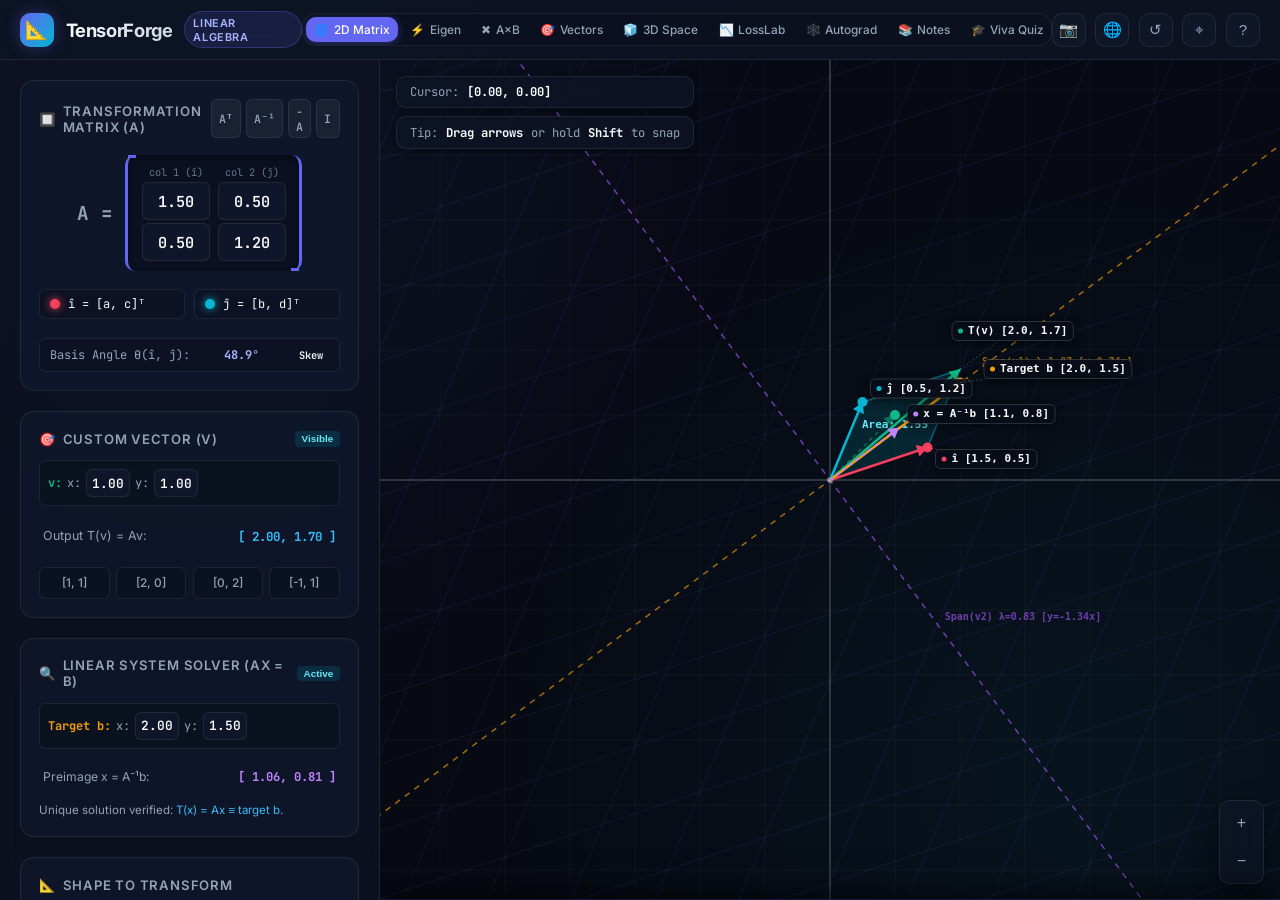
==== commit 218e958e: "feat: enhance collision-free label engine and mathematical equivalence typography" ====
--- a/index.html
+++ b/index.html
@@ -292,13 +292,13 @@
               <h2 class="section-title"><span>📐</span> Eigenvalue Invariant Identities</h2>
             </div>
             <div class="math-formula-box">
-              <div style="display: flex; justify-content: space-between; font-size: 0.8rem; margin-bottom: 0.35rem;">
-                <span>Sum λ₁ + λ₂ = tr(A):</span>
-                <strong id="eigen-sum-val" style="color: #10b981; font-family: var(--font-mono);">2.70 == 2.70 ✓</strong>
-              </div>
-              <div style="display: flex; justify-content: space-between; font-size: 0.8rem;">
-                <span>Product λ₁ · λ₂ = det(A):</span>
-                <strong id="eigen-prod-val" style="color: #38bdf8; font-family: var(--font-mono);">1.55 == 1.55 ✓</strong>
+              <div style="display: flex; justify-content: space-between; align-items: center; font-size: 0.78rem; margin-bottom: 0.35rem;">
+                <span>λ₁ + λ₂ = tr(A):</span>
+                <strong id="eigen-sum-val" style="color: #10b981; font-family: var(--font-mono); white-space: nowrap;">2.70 ≡ 2.70 ✓</strong>
+              </div>
+              <div style="display: flex; justify-content: space-between; align-items: center; font-size: 0.78rem;">
+                <span>λ₁ · λ₂ = det(A):</span>
+                <strong id="eigen-prod-val" style="color: #38bdf8; font-family: var(--font-mono); white-space: nowrap;">1.55 ≡ 1.55 ✓</strong>
               </div>
             </div>
           </section>
@@ -668,6 +668,11 @@
           <section class="sidebar-section">
             <div class="section-header">
               <h2 class="section-title"><span>🧊</span> 3D Transformations (3×3)</h2>
+              <div style="display: flex; gap: 0.3rem;">
+                <button id="btn-toggle-orbit-3d" class="btn-micro" title="Toggle continuous turntable rotation">▶ Auto Orbit</button>
+                <button id="btn-toggle-cam-proj" class="btn-micro" title="Toggle perspective / orthographic camera">Persp</button>
+                <button id="btn-reset-cam-3d" class="btn-micro" title="Reset camera view">↺ Cam</button>
+              </div>
             </div>
             <div class="slider-group">
               <div class="slider-header"><span>Yaw (Rotate Y)</span><span id="val-yaw-3d" class="slider-val">25°</span></div>
@@ -701,21 +706,59 @@
             </div>
           </section>
 
+          <!-- Active Composite Matrix A (3x3) -->
+          <section class="sidebar-section">
+            <div class="section-header">
+              <h2 class="section-title"><span>🔲</span> Composite Matrix A (3×3)</h2>
+              <span id="badge-rank-3d" class="telemetry-badge badge-det-pos">Rank: 3</span>
+            </div>
+            <div class="matrix-container" style="justify-content: center; padding: 0.5rem 0;">
+              <div id="mat-3d-display" class="comp-matrix" style="font-size: 0.78rem; line-height: 1.5; text-align: center; width: 100%;">
+                [ 1.00,  0.00,  0.00 ]<br>
+                [ 0.00,  1.00,  0.00 ]<br>
+                [ 0.00,  0.00,  1.00 ]
+              </div>
+            </div>
+            <div style="display: flex; justify-content: space-between; font-size: 0.8rem; margin-top: 0.4rem;">
+              <span>Trace tr(A): <strong id="val-trace-3d" style="color: #38bdf8; font-family: var(--font-mono);">3.00</strong></span>
+              <span>Det det(A): <strong id="val-det-summary-3d" style="color: #10b981; font-family: var(--font-mono);">1.00</strong></span>
+            </div>
+          </section>
+
+          <!-- Planar Collapse & Subspace Normal -->
+          <section class="sidebar-section" id="section-plane-eq-3d">
+            <div class="section-header">
+              <h2 class="section-title"><span>📐</span> Subspace Plane Equation</h2>
+            </div>
+            <div class="math-formula-box">
+              <div class="formula-title">Cartesian Plane: Ax + By + Cz = 0</div>
+              <div id="val-plane-equation" style="font-family: var(--font-mono); font-size: 0.82rem; color: #f59e0b; margin-top: 0.3rem;">
+                0.00x + 0.00y + 1.00z = 0
+              </div>
+              <div style="display: flex; justify-content: space-between; font-size: 0.78rem; margin-top: 0.3rem;">
+                <span>Normal Vector n:</span>
+                <strong id="val-plane-normal" style="font-family: var(--font-mono); color: #38bdf8;">[ 0.00, 0.00, 1.00 ]</strong>
+              </div>
+            </div>
+          </section>
+
           <section class="sidebar-section">
             <div class="section-header">
               <h2 class="section-title"><span>✨</span> 3D Presets</h2>
             </div>
-            <div class="preset-grid">
-              <button class="btn-preset" data-preset-3d="cube">Unit Cube</button>
-              <button class="btn-preset" data-preset-3d="sphere">Sphere Wire</button>
-              <button class="btn-preset" data-preset-3d="shear3d">3D Shear</button>
-              <button class="btn-preset" data-preset-3d="collapse3d">Planar (det=0)</button>
-            </div>
-          </section>
-
-          <section class="sidebar-section">
-            <div class="section-header">
-              <h2 class="section-title"><span>📦</span> 3D Volume & Determinant</h2>
+            <div class="preset-grid" style="grid-template-columns: repeat(3, 1fr);">
+              <button class="btn-preset btn-preset-3d" data-preset-3d="cube">Unit Cube</button>
+              <button class="btn-preset btn-preset-3d" data-preset-3d="sphere">Sphere Wire</button>
+              <button class="btn-preset btn-preset-3d" data-preset-3d="shear3d">3D Shear</button>
+              <button class="btn-preset btn-preset-3d" data-preset-3d="collapse3d">Planar (det=0)</button>
+              <button class="btn-preset btn-preset-3d" data-preset-3d="reflect3d">Reflect (XY)</button>
+              <button class="btn-preset btn-preset-3d" data-preset-3d="rot45">Rotate Y 45°</button>
+            </div>
+          </section>
+
+          <section class="sidebar-section">
+            <div class="section-header">
+              <h2 class="section-title"><span>📦</span> 3D Volume &amp; Determinant</h2>
             </div>
             <div class="telemetry-grid">
               <div class="telemetry-card">
@@ -725,7 +768,7 @@
               </div>
               <div class="telemetry-card">
                 <span class="telemetry-label">Camera Orbit</span>
-                <span class="telemetry-value">Drag Canvas</span>
+                <span id="val-cam-status" class="telemetry-value">Manual Drag</span>
                 <span class="telemetry-badge badge-det-pos">60 FPS 3D</span>
               </div>
             </div>
@@ -738,16 +781,19 @@
             <div class="section-header">
               <h2 class="section-title"><span>🌄</span> Loss Landscape</h2>
             </div>
-            <div class="shape-selector">
+            <div class="shape-selector" style="grid-template-columns: 1fr 1fr;">
               <button class="btn-loss active" data-loss="bowl">Convex Bowl</button>
               <button class="btn-loss" data-loss="saddle">Saddle Point</button>
-              <button class="btn-loss" data-loss="rosenbrock" style="grid-column: span 2;">Rosenbrock Valley</button>
-            </div>
-          </section>
-
-          <section class="sidebar-section">
-            <div class="section-header">
-              <h2 class="section-title"><span>⚙️</span> Hyperparameters & Controls</h2>
+              <button class="btn-loss" data-loss="rosenbrock">Rosenbrock Valley</button>
+              <button class="btn-loss" data-loss="beale">Beale's Ravine</button>
+              <button class="btn-loss" data-loss="rastrigin" style="grid-column: span 2;">Rastrigin Multimodal Traps</button>
+            </div>
+          </section>
+
+          <section class="sidebar-section">
+            <div class="section-header">
+              <h2 class="section-title"><span>⚙️</span> Hyperparameters &amp; Controls</h2>
+              <span id="val-loss-steps" style="font-size: 0.78rem; font-family: var(--font-mono); color: #38bdf8;">Step: 0</span>
             </div>
             <div class="slider-group">
               <div class="slider-header"><span>Learning Rate (α)</span><span id="val-lr" class="slider-val">0.05</span></div>
@@ -756,7 +802,31 @@
 
             <div class="preset-grid" style="grid-template-columns: 1fr 1fr; margin-top: 0.5rem;">
               <button id="btn-start-descent" class="btn-preset" style="background: rgba(16, 185, 129, 0.2); border-color: #10b981; color: #a7f3d0;">▶ Run Race</button>
+              <button id="btn-step-descent" class="btn-preset">⏭ Step 1x</button>
               <button id="btn-reset-descent" class="btn-preset">↺ Reset Balls</button>
+              <button id="btn-clear-trails" class="btn-preset">🧹 Clear Trails</button>
+            </div>
+            <p class="section-hint" style="margin-top: 0.35rem;">Click anywhere on the canvas to set a custom starting position!</p>
+          </section>
+
+          <!-- Hessian Curvature & Conditioning -->
+          <section class="sidebar-section">
+            <div class="section-header">
+              <h2 class="section-title"><span>📐</span> Hessian Curvature (∇²L) &amp; Condition</h2>
+              <span id="badge-hessian-class" class="telemetry-badge badge-det-pos">Positive Definite</span>
+            </div>
+            <div class="matrix-container" style="justify-content: center; padding: 0.4rem 0;">
+              <div id="val-hessian-matrix" class="comp-matrix" style="font-size: 0.8rem; text-align: center; width: 100%;">
+                [ 1.00,  0.00 ]<br>[ 0.00,  2.00 ]
+              </div>
+            </div>
+            <div style="display: flex; justify-content: space-between; font-size: 0.8rem; margin-top: 0.35rem;">
+              <span>Curvatures (λ₁, λ₂):</span>
+              <strong id="val-hessian-eigens" style="font-family: var(--font-mono); color: #38bdf8;">λ₁=1.00, λ₂=2.00</strong>
+            </div>
+            <div style="display: flex; justify-content: space-between; align-items: center; font-size: 0.8rem; margin-top: 0.25rem;">
+              <span>Condition (κ):</span>
+              <strong id="val-hessian-cond" style="font-family: var(--font-mono); color: #10b981; white-space: nowrap;">2.00 (Well-Conditioned)</strong>
             </div>
           </section>
 
@@ -791,29 +861,117 @@
             <div class="section-header">
               <h2 class="section-title"><span>🕸️</span> Computational Graph</h2>
             </div>
-            <div class="shape-selector">
+            <div class="shape-selector" style="grid-template-columns: repeat(3, 1fr);">
               <button class="btn-autograd-preset active" data-graph="neuron">Neuron + ReLU</button>
               <button class="btn-autograd-preset" data-graph="loss">MSE Loss</button>
-            </div>
-          </section>
-
+              <button class="btn-autograd-preset" data-graph="affine">Affine (Wx+b)</button>
+            </div>
+          </section>
+
+          <!-- Dynamic Parameter Controls: Neuron Preset -->
+          <section class="sidebar-section" id="section-ag-neuron-params">
+            <div class="section-header">
+              <h2 class="section-title"><span>⚙️</span> Neuron Inputs &amp; Weights</h2>
+            </div>
+            <div class="slider-group">
+              <div class="slider-header"><span>Input x₁</span><span id="val-ag-x1" class="slider-val">1.5</span></div>
+              <input type="range" id="slider-ag-x1" class="custom-slider" min="-3" max="3" step="0.1" value="1.5">
+            </div>
+            <div class="slider-group">
+              <div class="slider-header"><span>Weight w₁</span><span id="val-ag-w1" class="slider-val">0.8</span></div>
+              <input type="range" id="slider-ag-w1" class="custom-slider" min="-2.5" max="2.5" step="0.1" value="0.8">
+            </div>
+            <div class="slider-group">
+              <div class="slider-header"><span>Input x₂</span><span id="val-ag-x2" class="slider-val">-1.0</span></div>
+              <input type="range" id="slider-ag-x2" class="custom-slider" min="-3" max="3" step="0.1" value="-1.0">
+            </div>
+            <div class="slider-group">
+              <div class="slider-header"><span>Weight w₂</span><span id="val-ag-w2" class="slider-val">1.2</span></div>
+              <input type="range" id="slider-ag-w2" class="custom-slider" min="-2.5" max="2.5" step="0.1" value="1.2">
+            </div>
+            <div class="slider-group">
+              <div class="slider-header"><span>Bias b</span><span id="val-ag-b" class="slider-val">0.3</span></div>
+              <input type="range" id="slider-ag-b" class="custom-slider" min="-2.0" max="2.0" step="0.1" value="0.3">
+            </div>
+          </section>
+
+          <!-- Dynamic Parameter Controls: MSE Loss Preset -->
+          <section class="sidebar-section hidden" id="section-ag-loss-params">
+            <div class="section-header">
+              <h2 class="section-title"><span>⚙️</span> Loss Target &amp; Prediction</h2>
+            </div>
+            <div class="slider-group">
+              <div class="slider-header"><span>y_pred (Model Output)</span><span id="val-ag-ypred" class="slider-val">0.85</span></div>
+              <input type="range" id="slider-ag-ypred" class="custom-slider" min="-2" max="2" step="0.05" value="0.85">
+            </div>
+            <div class="slider-group">
+              <div class="slider-header"><span>y_true (Ground Truth)</span><span id="val-ag-ytrue" class="slider-val">0.50</span></div>
+              <input type="range" id="slider-ag-ytrue" class="custom-slider" min="-2" max="2" step="0.05" value="0.50">
+            </div>
+          </section>
+
+          <!-- Dynamic Parameter Controls: Affine Layer Preset -->
+          <section class="sidebar-section hidden" id="section-ag-affine-params">
+            <div class="section-header">
+              <h2 class="section-title"><span>⚙️</span> 2D Affine Layer (W·x + b)</h2>
+            </div>
+            <div class="slider-group">
+              <div class="slider-header"><span>Input Vector x₁</span><span id="val-ag-aff-x1" class="slider-val">1.0</span></div>
+              <input type="range" id="slider-ag-aff-x1" class="custom-slider" min="-2" max="2" step="0.1" value="1.0">
+            </div>
+            <div class="slider-group">
+              <div class="slider-header"><span>Input Vector x₂</span><span id="val-ag-aff-x2" class="slider-val">-0.5</span></div>
+              <input type="range" id="slider-ag-aff-x2" class="custom-slider" min="-2" max="2" step="0.1" value="-0.5">
+            </div>
+            <div class="slider-group">
+              <div class="slider-header"><span>Weight W₁₁</span><span id="val-ag-aff-w11" class="slider-val">1.2</span></div>
+              <input type="range" id="slider-ag-aff-w11" class="custom-slider" min="-2" max="2" step="0.1" value="1.2">
+            </div>
+            <div class="slider-group">
+              <div class="slider-header"><span>Weight W₂₂</span><span id="val-ag-aff-w22" class="slider-val">0.9</span></div>
+              <input type="range" id="slider-ag-aff-w22" class="custom-slider" min="-2" max="2" step="0.1" value="0.9">
+            </div>
+          </section>
+
+          <!-- Controls Grid -->
           <section class="sidebar-section">
             <div class="section-header">
               <h2 class="section-title"><span>⚡</span> Autograd Controls</h2>
+              <span id="badge-ag-step" class="telemetry-badge badge-det-pos">Status: Idle</span>
             </div>
             <div class="preset-grid" style="grid-template-columns: 1fr 1fr;">
               <button id="btn-forward-pass" class="btn-preset" style="background: rgba(99, 102, 241, 0.2); border-color: var(--accent-primary); color: #c7d2fe;">▶ Forward Pass</button>
               <button id="btn-backward-pass" class="btn-preset" style="background: rgba(245, 158, 11, 0.2); border-color: var(--eigen-1); color: #fde68a;">◀ Backprop</button>
-            </div>
-          </section>
-
-          <section class="sidebar-section">
-            <div class="section-header">
-              <h2 class="section-title"><span>📝</span> Backpropagation Status</h2>
+              <button id="btn-step-tape" class="btn-preset">⏭ Step Tape</button>
+              <button id="btn-reset-autograd" class="btn-preset">↺ Reset Values</button>
+            </div>
+          </section>
+
+          <!-- Jacobian Matrix Card (Active for Affine) -->
+          <section class="sidebar-section hidden" id="section-ag-jacobian">
+            <div class="section-header">
+              <h2 class="section-title"><span>📐</span> Layer Jacobian J = ∂y/∂x</h2>
+              <span id="badge-ag-jacobian" class="telemetry-badge badge-det-pos">J = W</span>
+            </div>
+            <div class="matrix-container" style="justify-content: center; padding: 0.4rem 0;">
+              <div id="val-ag-jacobian-matrix" class="comp-matrix" style="font-size: 0.82rem; text-align: center; width: 100%;">
+                [ 1.20, -0.60 ]<br>[ 0.40,  0.90 ]
+              </div>
+            </div>
+            <div style="display: flex; justify-content: space-between; font-size: 0.78rem; margin-top: 0.35rem;">
+              <span>Output Vector y:</span>
+              <strong id="val-ag-output-vec" style="font-family: var(--font-mono); color: #10b981;">[ 1.70, 0.05 ]</strong>
+            </div>
+          </section>
+
+          <!-- Backpropagation Status & Step-by-Step Chain Rule breakdown -->
+          <section class="sidebar-section">
+            <div class="section-header">
+              <h2 class="section-title"><span>📝</span> Reverse-Mode Chain Rule</h2>
             </div>
             <div class="math-formula-box">
-              <div class="formula-title">Chain Rule: ∂L/∂w = (∂L/∂y) · (∂y/∂w)</div>
-              <div id="autograd-status-text" class="formula-steps">Click 'Forward Pass' to compute node outputs, then 'Backprop' to watch gradient flow!</div>
+              <div class="formula-title" id="autograd-formula-title">Chain Rule: ∂L/∂w = (∂L/∂y) · (∂y/∂w)</div>
+              <div id="autograd-status-text" class="formula-steps">Scrub sliders to tweak values, click 'Forward Pass', or use 'Step Tape' to trace reverse gradients!</div>
             </div>
           </section>
         </div>
@@ -822,9 +980,27 @@
         <div id="panel-notes" class="mode-panel hidden">
           <section class="sidebar-section">
             <div class="section-header">
-              <h2 class="section-title"><span>📚</span> FY Engineering Theory Notes</h2>
-            </div>
-            <select id="notes-topic-select" class="matrix-input" style="width: 100%; height: 38px; text-align: left; padding: 0 0.6rem;">
+              <h2 class="section-title"><span>📚</span> FY Engineering Theory Vault</h2>
+              <span id="notes-progress-badge" class="telemetry-badge badge-det-pos">Explored: 1/8</span>
+            </div>
+
+            <!-- Instant Search Filter -->
+            <input type="text" id="notes-search-input" class="matrix-input" style="width: 100%; height: 32px; padding: 0 0.6rem; margin-bottom: 0.5rem; text-align: left; font-size: 0.78rem;" placeholder="🔍 Search topics (e.g. eigen, svd, nullity)...">
+
+            <!-- Responsive Topic Button Grid -->
+            <div id="notes-topic-grid" class="shape-selector" style="grid-template-columns: 1fr 1fr; gap: 0.3rem;">
+              <button class="btn-notes-topic active" data-topic="matrix-transform">1. 🌀 Transform</button>
+              <button class="btn-notes-topic" data-topic="determinant">2. 📦 Determinant</button>
+              <button class="btn-notes-topic" data-topic="eigen">3. ⚡ Eigenvalues</button>
+              <button class="btn-notes-topic" data-topic="diagonalization">4. 🔀 Diagonalize</button>
+              <button class="btn-notes-topic" data-topic="svd">5. 🎯 SVD Factor</button>
+              <button class="btn-notes-topic" data-topic="rank-nullity">6. 📉 Rank-Nullity</button>
+              <button class="btn-notes-topic" data-topic="optimizers">7. 🏎️ Optimizers</button>
+              <button class="btn-notes-topic" data-topic="backprop">8. 🕸️ Autograd</button>
+            </div>
+
+            <!-- Legacy hidden select for backward compatibility -->
+            <select id="notes-topic-select" class="hidden">
               <option value="matrix-transform">1. Matrices as Space Transformers</option>
               <option value="determinant">2. The Determinant & Volume Scaling</option>
               <option value="eigenvalues">3. Eigenvalues, Eigenvectors & Resonance</option>
@@ -836,6 +1012,14 @@
             </select>
           </section>
 
+          <!-- Quick Action Buttons -->
+          <section class="sidebar-section">
+            <div class="preset-grid" style="grid-template-columns: 1fr 1fr;">
+              <button id="btn-copy-formula" class="btn-preset" title="Copy primary mathematical identity">📋 Copy Formula</button>
+              <button id="btn-notes-experiment" class="btn-preset" style="background: rgba(16, 185, 129, 0.15); border-color: #10b981; color: #6ee7b7;" title="Jump to interactive sandbox for this concept">▶ Experiment</button>
+            </div>
+          </section>
+
           <section class="sidebar-section">
             <div id="notes-content-container" class="theory-note-card">
               <!-- Dynamically populated lecture note content -->
@@ -848,12 +1032,38 @@
           <section class="sidebar-section">
             <div class="section-header">
               <h2 class="section-title"><span>🎓</span> Viva Prep Quiz</h2>
-              <span id="quiz-score-badge" class="telemetry-badge badge-det-pos">Score: 0/10</span>
-            </div>
+              <div style="display: flex; gap: 0.35rem; align-items: center;">
+                <span id="quiz-streak-badge" class="telemetry-badge" style="background: rgba(245, 158, 11, 0.15); border-color: rgba(245, 158, 11, 0.4); color: #fde68a;">🔥 Streak: 0</span>
+                <span id="quiz-score-badge" class="telemetry-badge badge-det-pos">Score: 0/15</span>
+              </div>
+            </div>
+
+            <!-- Quiz Topic & Difficulty Tag Bar -->
+            <div style="display: flex; justify-content: space-between; align-items: center; margin-bottom: 0.45rem;">
+              <span id="quiz-topic-tag" class="telemetry-badge" style="background: rgba(99, 102, 241, 0.15); border-color: rgba(99, 102, 241, 0.4); color: #c7d2fe; font-size: 0.70rem;">Topic: 2D Transformations</span>
+              <button id="btn-quiz-hint" class="btn-micro" style="color: #fde68a; border-color: rgba(245, 158, 11, 0.3); background: rgba(245, 158, 11, 0.1);">💡 Clue Hint</button>
+            </div>
+
+            <!-- Interactive Clue Box (collapsible) -->
+            <div id="quiz-hint-box" class="math-formula-box hidden" style="margin-bottom: 0.5rem; background: rgba(245, 158, 11, 0.08); border-color: rgba(245, 158, 11, 0.25);">
+              <div class="formula-title" style="color: #fde68a; font-size: 0.72rem;">💡 Pedagogical Clue:</div>
+              <div id="quiz-hint-text" style="font-size: 0.74rem; line-height: 1.35; color: #fef3c7;"></div>
+            </div>
+
             <div id="quiz-question-card" class="quiz-container">
               <!-- Dynamically populated question -->
             </div>
-            <button id="btn-quiz-next" class="btn-preset" style="margin-top: 0.6rem; width: 100%;">Next Question →</button>
+
+            <!-- Navigation and Action Buttons Grid -->
+            <div class="preset-grid" style="grid-template-columns: 1fr 1.2fr; margin-top: 0.6rem; gap: 0.4rem;">
+              <button id="btn-quiz-prev" class="btn-preset">⏮ Prev</button>
+              <button id="btn-quiz-next" class="btn-preset" style="background: rgba(99, 102, 241, 0.2); border-color: var(--accent-primary); color: #c7d2fe;">Next Question →</button>
+            </div>
+
+            <!-- Completion Mastery Scorecard Card -->
+            <div id="quiz-summary-card" class="theory-note-card hidden" style="margin-top: 0.65rem; border-color: rgba(16, 185, 129, 0.4); background: rgba(6, 78, 59, 0.15);">
+              <!-- Dynamically populated on finish -->
+            </div>
           </section>
         </div>
 
--- a/style.css
+++ b/style.css
@@ -56,6 +56,16 @@
   padding: 0;
 }
 
+input[type=number]::-webkit-inner-spin-button,
+input[type=number]::-webkit-outer-spin-button {
+  -webkit-appearance: none;
+  margin: 0;
+}
+
+input[type=number] {
+  -moz-appearance: textfield;
+}
+
 html, body {
   width: 100%;
   height: 100%;
@@ -737,6 +747,7 @@
   gap: 1.25rem;
 }
 
+.hidden,
 .mode-panel.hidden {
   display: none !important;
 }
@@ -1098,6 +1109,54 @@
   color: #fde68a;
 }
 
+.btn-notes-topic {
+  background: rgba(10, 16, 30, 0.6);
+  border: 1px solid var(--border-subtle);
+  border-radius: var(--radius-sm);
+  padding: 0.45rem 0.5rem;
+  font-size: 0.74rem;
+  color: var(--text-muted);
+  cursor: pointer;
+  text-align: left;
+  transition: all 0.15s ease;
+  white-space: nowrap;
+  overflow: hidden;
+  text-overflow: ellipsis;
+}
+
+.btn-notes-topic:hover {
+  background: var(--bg-card-hover);
+  color: var(--text-main);
+  border-color: var(--border-active);
+}
+
+.btn-notes-topic.active {
+  background: rgba(99, 102, 241, 0.2);
+  border-color: var(--accent-primary);
+  color: #ffffff;
+  font-weight: 600;
+}
+
+.viva-accordion-toggle {
+  background: none;
+  border: none;
+  color: #fde68a;
+  font-weight: 600;
+  cursor: pointer;
+  display: flex;
+  align-items: center;
+  gap: 0.4rem;
+  padding: 0;
+  font-size: 0.75rem;
+}
+
+.viva-answer {
+  margin-top: 0.4rem;
+  padding-top: 0.4rem;
+  border-top: 1px dashed rgba(245, 158, 11, 0.3);
+  color: #cbd5e1;
+}
+
 /* ── Viva Exam Quiz ──────────────────────────────────────────────────────── */
 
 .quiz-container {
@@ -1158,13 +1217,64 @@
 }
 
 .quiz-explanation {
-  background: rgba(10, 16, 30, 0.8);
-  border: 1px solid rgba(255, 255, 255, 0.1);
-  border-radius: var(--radius-sm);
-  padding: 0.6rem 0.75rem;
+  background: rgba(10, 16, 30, 0.85);
+  border: 1px solid rgba(255, 255, 255, 0.12);
+  border-radius: var(--radius-sm);
+  padding: 0.65rem 0.8rem;
   font-size: 0.74rem;
-  line-height: 1.4;
+  line-height: 1.45;
   color: #cbd5e1;
+}
+
+.quiz-step-derivation {
+  margin-top: 0.4rem;
+  padding-top: 0.35rem;
+  border-top: 1px dashed rgba(255, 255, 255, 0.1);
+  font-family: var(--font-mono);
+  font-size: 0.70rem;
+  color: #94a3b8;
+  white-space: pre-line;
+}
+
+.quiz-scorecard-header {
+  display: flex;
+  justify-content: space-between;
+  align-items: center;
+  margin-bottom: 0.5rem;
+}
+
+.quiz-scorecard-grade {
+  font-size: 1.15rem;
+  font-weight: 700;
+  font-family: var(--font-mono);
+  color: #10b981;
+}
+
+.quiz-stat-grid {
+  display: grid;
+  grid-template-columns: repeat(3, 1fr);
+  gap: 0.35rem;
+  margin: 0.45rem 0;
+}
+
+.quiz-stat-pill {
+  background: rgba(255, 255, 255, 0.04);
+  border: 1px solid rgba(255, 255, 255, 0.08);
+  border-radius: var(--radius-sm);
+  padding: 0.35rem;
+  text-align: center;
+}
+
+.quiz-stat-pill span {
+  display: block;
+  font-size: 0.64rem;
+  color: var(--text-muted);
+}
+
+.quiz-stat-pill strong {
+  font-size: 0.85rem;
+  color: var(--text-main);
+  font-family: var(--font-mono);
 }
 
 /* ── LossLab & Autograd Buttons ──────────────────────────────────────────── */
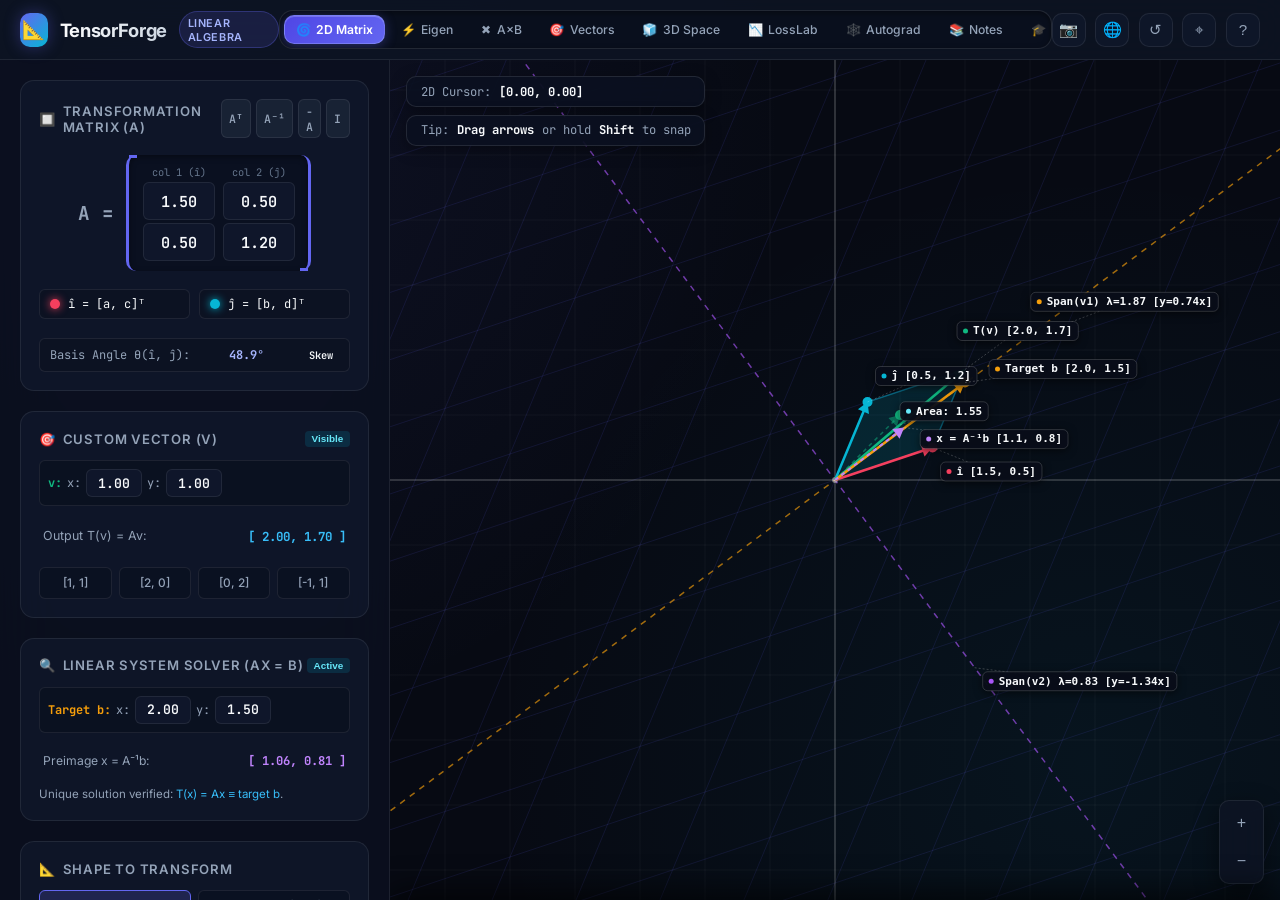
==== commit 789fa8e6: "feat: complete production commercial studio UI polish across all 9 tabs, collision-free label engine" ====
--- a/index.html
+++ b/index.html
@@ -1131,23 +1131,22 @@
         <!-- Matrix Multiplication Stepper Drawer (Mode 3) -->
         <div id="mult-drawer" class="multiplication-drawer">
           <div class="mult-chain">
-            <span>Composition:</span>
             <div id="mult-matrix-a-badge" class="mult-matrix-mini">A [1.5, 0.5]</div>
             <span>×</span>
             <div id="mult-matrix-b-badge" class="mult-matrix-mini">B [0.8, -0.6]</div>
-            <button id="btn-swap-mult" class="btn-preset" style="padding: 0.3rem 0.6rem;">Order: AB</button>
-            <button id="btn-run-mult-sequence" class="btn-preset" style="padding: 0.3rem 0.6rem; background: rgba(56, 189, 248, 0.15); color: #38bdf8;">▶ Play Sequence</button>
+            <button id="btn-swap-mult" class="btn-preset" style="padding: 0.25rem 0.5rem; font-size: 0.76rem;">Order: AB</button>
+            <button id="btn-run-mult-sequence" class="btn-preset" style="padding: 0.25rem 0.5rem; font-size: 0.76rem; background: rgba(56, 189, 248, 0.15); color: #38bdf8;">▶ Play</button>
           </div>
 
-          <div class="mult-steps-buttons" style="display: flex; gap: 0.35rem; align-items: center;">
-            <button class="btn-micro btn-mult-step active" data-step="0">0: Identity (I)</button>
-            <button class="btn-micro btn-mult-step" data-step="0.5">1: First Map (B)</button>
-            <button class="btn-micro btn-mult-step" data-step="1.0">2: Composite (AB)</button>
+          <div class="mult-steps-buttons" style="display: flex; gap: 0.25rem; align-items: center;">
+            <button class="btn-micro btn-mult-step active" data-step="0" style="padding: 0.25rem 0.45rem; font-size: 0.72rem;">0: Identity (I)</button>
+            <button class="btn-micro btn-mult-step" data-step="0.5" style="padding: 0.25rem 0.45rem; font-size: 0.72rem;">1: Map B</button>
+            <button class="btn-micro btn-mult-step" data-step="1.0" style="padding: 0.25rem 0.45rem; font-size: 0.72rem;">2: Map AB</button>
           </div>
 
           <div class="mult-slider-container">
-            <div class="slider-header">
-              <span id="mult-step-label">Continuous Tween (t)</span>
+            <div class="slider-header" style="font-size: 0.72rem;">
+              <span id="mult-step-label">Tween (t)</span>
               <span id="val-mult-t" class="slider-val">0.00</span>
             </div>
             <input type="range" id="slider-mult" class="custom-slider" min="0" max="1" value="0" step="0.01">
--- a/style.css
+++ b/style.css
@@ -149,13 +149,14 @@
 .mode-selector {
   display: flex;
   align-items: center;
-  background: rgba(10, 16, 30, 0.7);
-  padding: 0.2rem;
+  background: rgba(10, 16, 30, 0.85);
+  padding: 0.25rem;
   border-radius: var(--radius-lg);
-  border: 1px solid var(--border-subtle);
+  border: 1px solid rgba(255, 255, 255, 0.1);
+  box-shadow: inset 0 2px 6px rgba(0, 0, 0, 0.4);
   position: relative;
   overflow-x: auto;
-  gap: 0.25rem;
+  gap: 0.3rem;
   scrollbar-width: none;
 }
 
@@ -165,31 +166,36 @@
 
 .mode-btn {
   background: transparent;
-  border: none;
+  border: 1px solid transparent;
   color: var(--text-muted);
   font-family: var(--font-sans);
-  font-size: 0.74rem;
+  font-size: 0.76rem;
   font-weight: 500;
-  padding: 0.32rem 0.52rem;
+  padding: 0.35rem 0.65rem;
   border-radius: var(--radius-md);
   cursor: pointer;
-  transition: all 0.2s ease;
-  display: flex;
-  align-items: center;
-  gap: 0.28rem;
+  transition: all 0.2s cubic-bezier(0.16, 1, 0.3, 1);
+  display: flex;
+  align-items: center;
+  gap: 0.35rem;
   white-space: nowrap;
   z-index: 2;
   flex-shrink: 0;
+  user-select: none;
 }
 
 .mode-btn:hover {
   color: var(--text-main);
+  background: rgba(255, 255, 255, 0.05);
+  border-color: rgba(255, 255, 255, 0.08);
 }
 
 .mode-btn.active {
   color: #ffffff;
-  background: var(--accent-primary);
-  box-shadow: 0 2px 10px var(--accent-primary-glow);
+  background: linear-gradient(135deg, #4f46e5, #6366f1);
+  border-color: rgba(165, 180, 252, 0.4);
+  box-shadow: 0 2px 12px var(--accent-primary-glow), inset 0 1px 0 rgba(255, 255, 255, 0.2);
+  font-weight: 600;
 }
 
 /* ── Header Controls ─────────────────────────────────────────────────────── */
@@ -212,13 +218,15 @@
   justify-content: center;
   cursor: pointer;
   font-size: 0.95rem;
-  transition: all 0.2s ease;
+  transition: all 0.2s cubic-bezier(0.16, 1, 0.3, 1);
 }
 
 .btn-icon-action:hover {
   color: var(--text-main);
   background: var(--bg-card-hover);
   border-color: var(--border-active);
+  transform: translateY(-1px);
+  box-shadow: 0 4px 12px rgba(0, 0, 0, 0.3);
 }
 
 /* ── Main Workspace: Split Pane ─────────────────────────────────────────── */
@@ -234,18 +242,39 @@
 /* ── Left Sidebar (Control Deck) ────────────────────────────────────────── */
 
 .control-sidebar {
-  width: 380px;
-  min-width: 340px;
+  width: 390px;
+  min-width: 350px;
   max-width: 440px;
-  background: rgba(14, 20, 36, 0.7);
-  backdrop-filter: blur(24px);
+  background: rgba(11, 17, 32, 0.82);
+  backdrop-filter: blur(28px);
+  -webkit-backdrop-filter: blur(28px);
   border-right: 1px solid var(--border-subtle);
   display: flex;
   flex-direction: column;
   overflow-y: auto;
   padding: 1.25rem;
+  padding-bottom: 3.5rem;
   gap: 1.25rem;
   z-index: 10;
+  scrollbar-width: thin;
+  scrollbar-color: rgba(255, 255, 255, 0.16) transparent;
+}
+
+.control-sidebar::-webkit-scrollbar {
+  width: 6px;
+}
+
+.control-sidebar::-webkit-scrollbar-track {
+  background: transparent;
+}
+
+.control-sidebar::-webkit-scrollbar-thumb {
+  background: rgba(255, 255, 255, 0.14);
+  border-radius: 999px;
+}
+
+.control-sidebar::-webkit-scrollbar-thumb:hover {
+  background: rgba(99, 102, 241, 0.5);
 }
 
 .sidebar-section {
@@ -336,7 +365,7 @@
 }
 
 .matrix-input {
-  width: 68px;
+  width: 72px;
   height: 38px;
   background: rgba(16, 24, 44, 0.9);
   border: 1px solid var(--border-subtle);
@@ -346,6 +375,7 @@
   font-size: 0.95rem;
   font-weight: 600;
   text-align: center;
+  padding: 0 4px;
   transition: all 0.2s ease;
 }
 
@@ -631,25 +661,31 @@
   position: absolute;
   top: 1rem;
   left: 1rem;
-  display: flex;
-  flex-direction: column;
+  max-width: calc(100% - 280px);
+  display: flex;
+  flex-direction: column;
+  gap: 0.45rem;
+  pointer-events: none;
+  z-index: 8;
+}
+
+.hud-pill {
+  background: rgba(11, 17, 32, 0.88);
+  backdrop-filter: blur(16px);
+  -webkit-backdrop-filter: blur(16px);
+  border: 1px solid rgba(255, 255, 255, 0.1);
+  border-radius: var(--radius-md);
+  padding: 0.42rem 0.85rem;
+  font-family: var(--font-mono);
+  font-size: 0.76rem;
+  color: var(--text-muted);
+  box-shadow: 0 4px 16px rgba(0, 0, 0, 0.35);
+  display: flex;
+  align-items: center;
   gap: 0.5rem;
-  pointer-events: none;
-}
-
-.hud-pill {
-  background: rgba(14, 20, 36, 0.85);
-  backdrop-filter: blur(12px);
-  border: 1px solid var(--border-subtle);
-  border-radius: var(--radius-md);
-  padding: 0.45rem 0.8rem;
-  font-family: var(--font-mono);
-  font-size: 0.76rem;
-  color: var(--text-muted);
-  box-shadow: var(--shadow-sm);
-  display: flex;
-  align-items: center;
-  gap: 0.5rem;
+  white-space: nowrap;
+  overflow: hidden;
+  text-overflow: ellipsis;
 }
 
 .hud-pill strong {
@@ -698,18 +734,20 @@
   bottom: 0;
   left: 0;
   right: 0;
-  background: rgba(14, 20, 36, 0.95);
-  backdrop-filter: blur(24px);
+  background: rgba(11, 17, 32, 0.95);
+  backdrop-filter: blur(28px);
+  -webkit-backdrop-filter: blur(28px);
   border-top: 1px solid var(--border-active);
-  box-shadow: 0 -8px 30px rgba(0, 0, 0, 0.6);
-  padding: 1rem 1.5rem;
+  box-shadow: 0 -8px 32px rgba(0, 0, 0, 0.7);
+  padding: 0.65rem 1.15rem;
   display: flex;
   align-items: center;
   justify-content: space-between;
-  gap: 1.5rem;
+  gap: 0.85rem;
   transform: translateY(100%);
   transition: transform 0.3s cubic-bezier(0.16, 1, 0.3, 1);
   z-index: 15;
+  overflow-x: auto;
 }
 
 .multiplication-drawer.active {
@@ -719,24 +757,35 @@
 .mult-chain {
   display: flex;
   align-items: center;
-  gap: 0.75rem;
-  font-family: var(--font-mono);
-  font-size: 0.95rem;
+  gap: 0.5rem;
+  font-family: var(--font-mono);
+  font-size: 0.82rem;
+  flex-shrink: 0;
 }
 
 .mult-matrix-mini {
   background: var(--bg-input);
-  padding: 0.3rem 0.5rem;
-  border-radius: var(--radius-sm);
-  border: 1px solid var(--border-subtle);
+  padding: 0.2rem 0.45rem;
+  border-radius: var(--radius-sm);
+  border: 1px solid var(--border-subtle);
+  font-weight: 600;
+  font-size: 0.78rem;
+}
+
+.mult-steps-buttons {
+  display: flex;
+  gap: 0.35rem;
+  align-items: center;
+  flex-shrink: 0;
 }
 
 .mult-slider-container {
   flex: 1;
-  max-width: 450px;
-  display: flex;
-  flex-direction: column;
-  gap: 0.3rem;
+  min-width: 140px;
+  max-width: 320px;
+  display: flex;
+  flex-direction: column;
+  gap: 0.2rem;
 }
 
 /* ── Mode Panels & Shape Selectors ───────────────────────────────────────── */
@@ -935,9 +984,11 @@
 }
 
 .vec-coords-row input {
-  width: 44px;
+  width: 56px;
   height: 28px;
-  font-size: 0.8rem;
+  font-size: 0.82rem;
+  padding: 0 4px;
+  text-align: center;
 }
 
 /* ── Modal Dialog (Theory & Shortcuts) ───────────────────────────────────── */
@@ -1208,12 +1259,14 @@
   border-color: #10b981;
   background: rgba(16, 185, 129, 0.2);
   color: #a7f3d0;
+  box-shadow: 0 0 16px rgba(16, 185, 129, 0.25);
 }
 
 .quiz-option.incorrect {
   border-color: #ef4444;
   background: rgba(239, 68, 68, 0.2);
   color: #fca5a5;
+  box-shadow: 0 0 16px rgba(239, 68, 68, 0.25);
 }
 
 .quiz-explanation {
